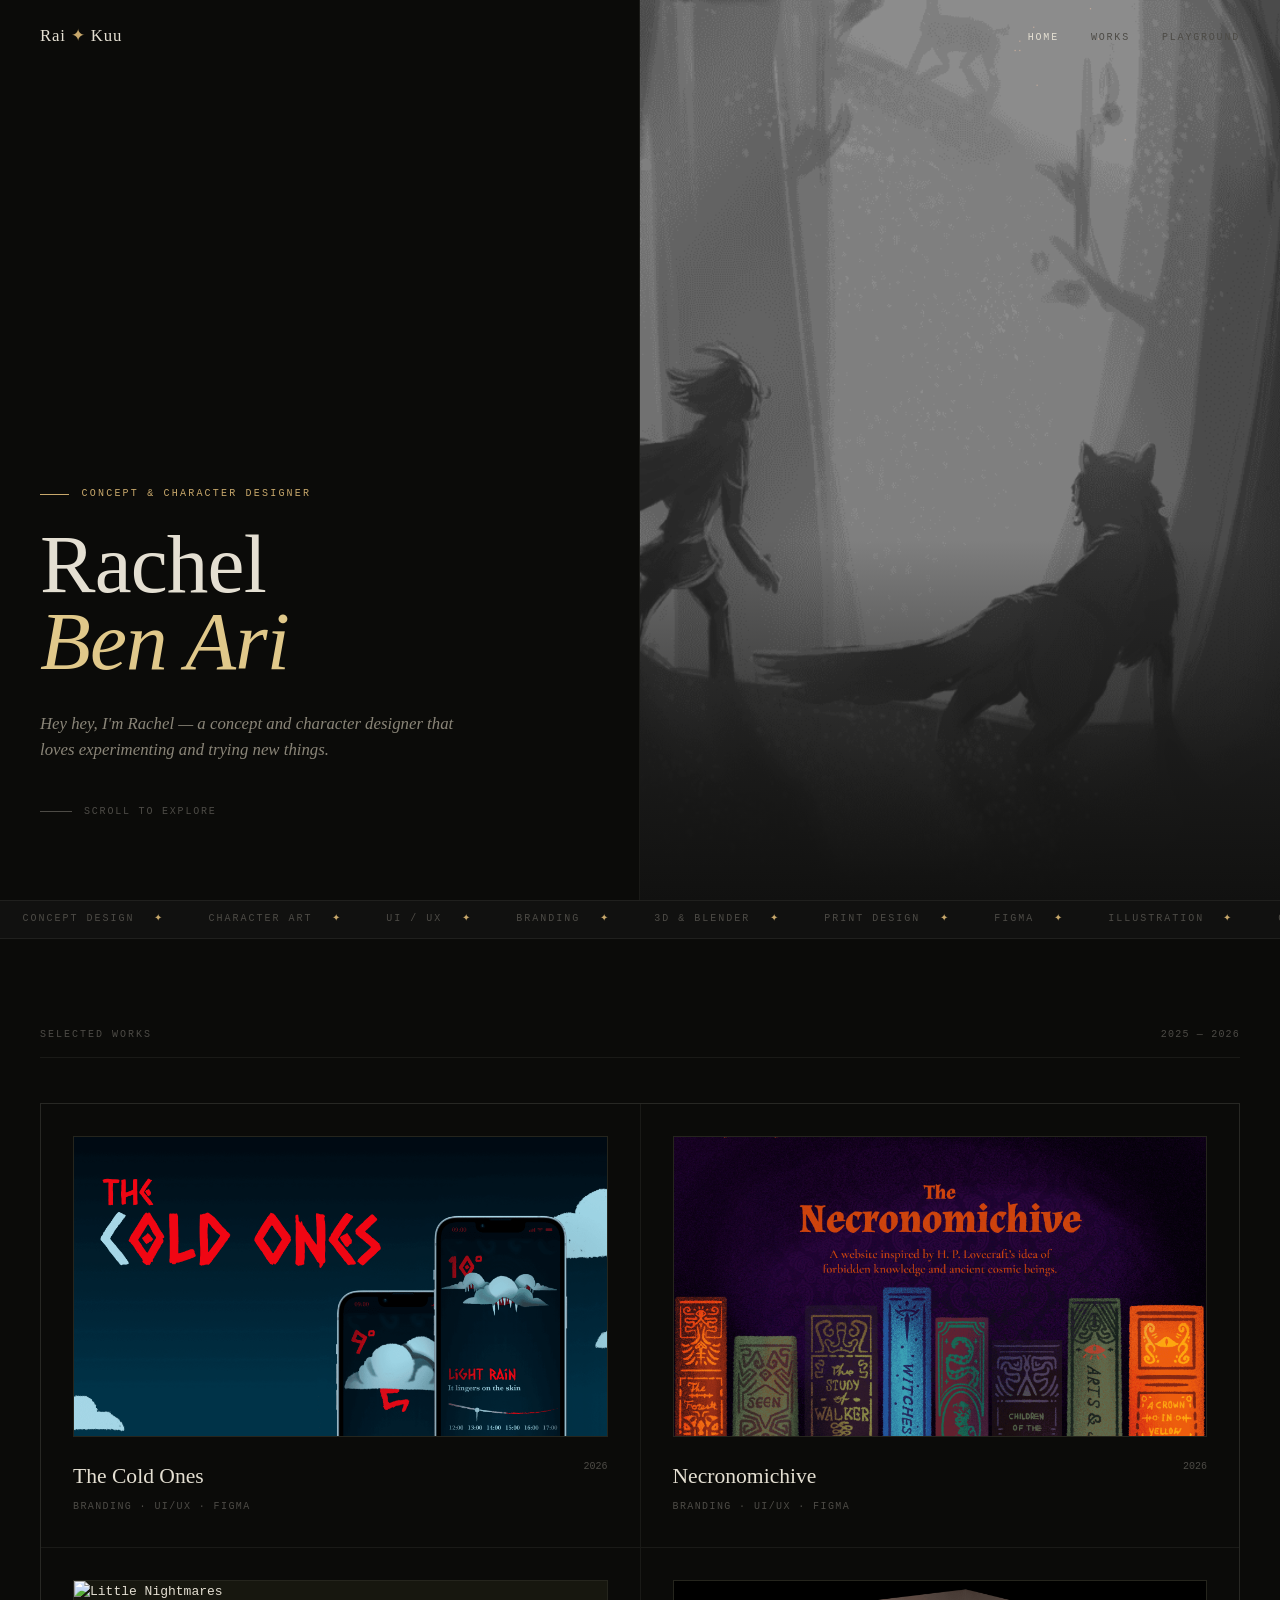
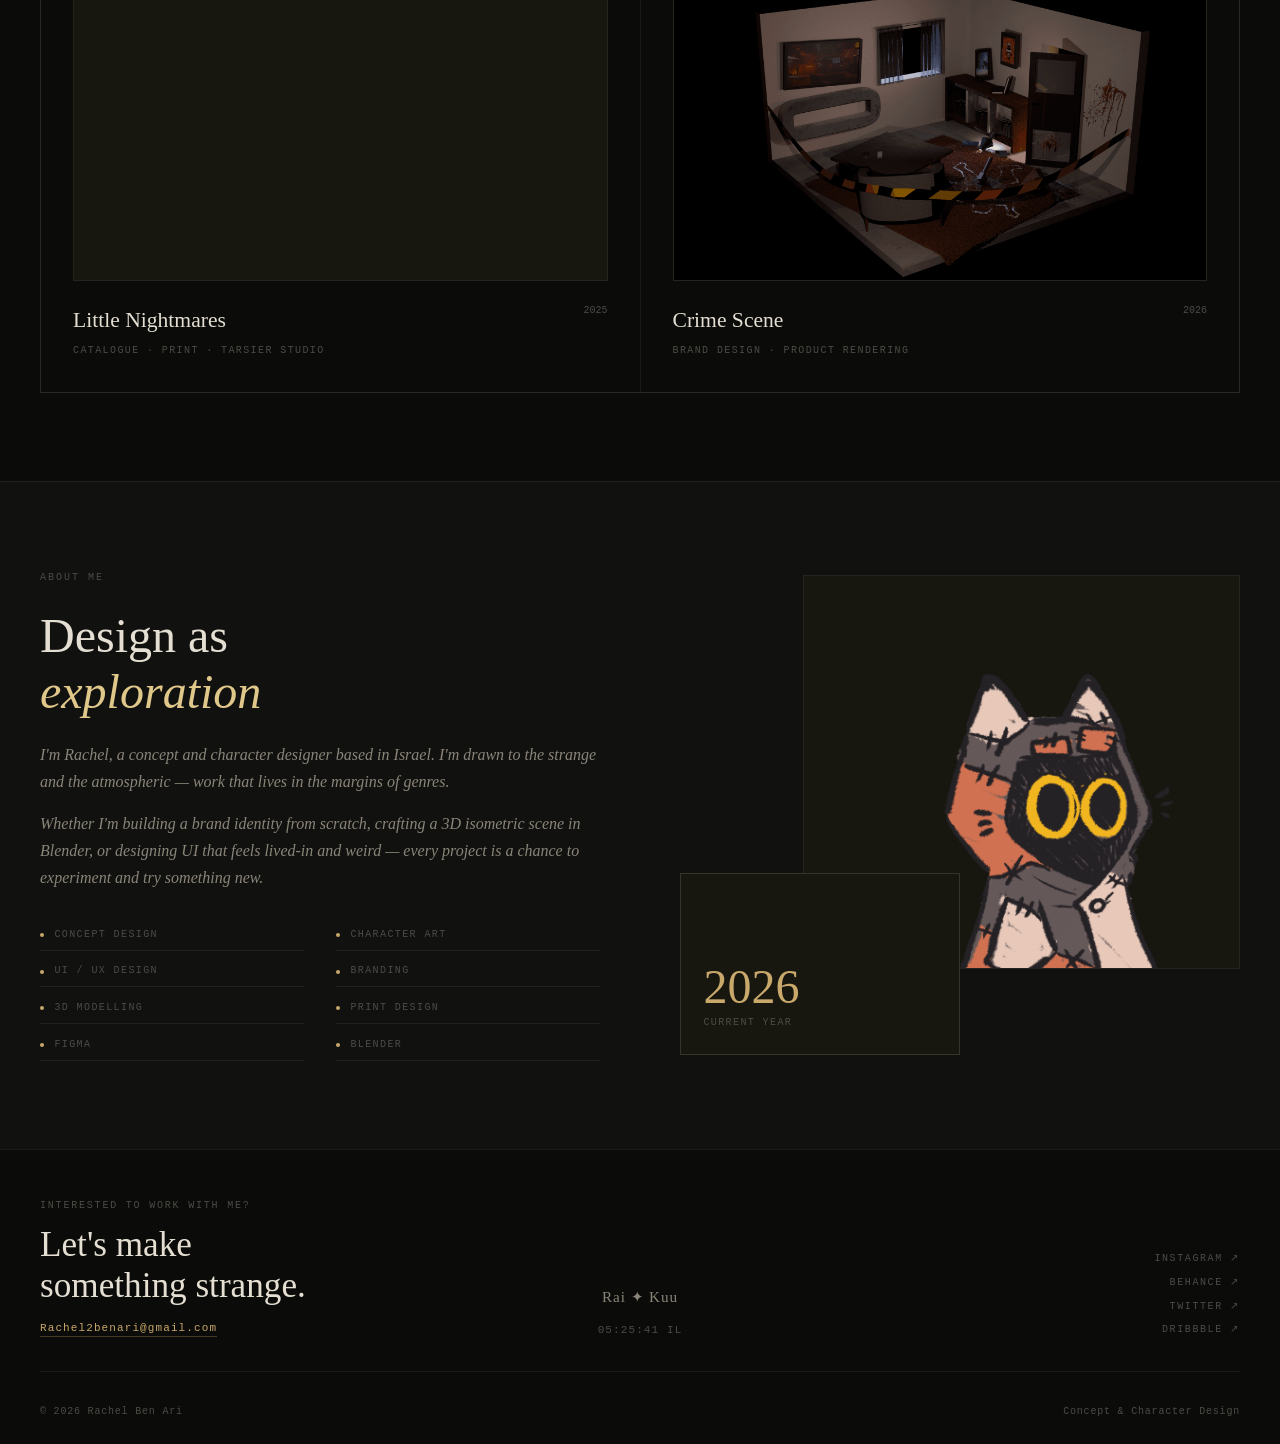
==== index.html @ 32140dea "Initial portfolio — full static site with local images All 46 images migrated from Framer CDN to loc" ====
<!DOCTYPE html>
<html lang="en">
<head>
<meta charset="UTF-8">
<meta name="viewport" content="width=device-width, initial-scale=1.0">
<title>Rachel Ben Ari — Concept &amp; Character Designer</title>
<meta name="description" content="Portfolio of Rachel Ben Ari, concept and character designer. Branding, UI/UX, 3D, print.">
<link rel="stylesheet" href="css/style.css">
<style>
/* ── Page-specific ── */
.hero {
  min-height: 100svh;
  display: grid;
  grid-template-columns: 1fr 1fr;
}
.hero-l {
  display: flex;
  flex-direction: column;
  justify-content: flex-end;
  padding: 2.5rem 2.5rem 5rem;
  border-right: 1px solid var(--line);
  position: relative;
}
.eyebrow {
  font-size: 10px;
  letter-spacing: .22em;
  text-transform: uppercase;
  color: var(--gold);
  margin-bottom: 1.5rem;
  display: flex;
  align-items: center;
  gap: .8rem;
}
.eyebrow::before {
  content: '';
  display: block;
  width: 1.8rem;
  height: 1px;
  background: var(--gold);
}
.hero-name {
  font-family: var(--serif);
  font-size: clamp(3rem, 6.5vw, 5.8rem);
  font-weight: 400;
  line-height: .92;
  letter-spacing: -.01em;
  color: var(--fg);
  margin-bottom: 2rem;
}
.hero-name em { font-style: italic; color: var(--gold2); }
.hero-tagline {
  font-family: var(--serif);
  font-size: 1.05rem;
  font-style: italic;
  color: var(--fg2);
  max-width: 26rem;
  line-height: 1.55;
  margin-bottom: 2.5rem;
}
.hero-cta {
  display: inline-flex;
  align-items: center;
  gap: .75rem;
  font-size: 10px;
  letter-spacing: .18em;
  text-transform: uppercase;
  color: var(--fg3);
}
.hero-cta-line {
  display: block;
  width: 2rem;
  height: 1px;
  background: var(--fg3);
  transform-origin: left;
  animation: sl 2.2s ease-in-out infinite;
}
@keyframes sl { 0%,100%{transform:scaleX(0);opacity:0} 50%{transform:scaleX(1);opacity:1} }

.hero-r {
  background: var(--bg1);
  position: relative;
  overflow: hidden;
}
.hero-r img {
  position: absolute;
  inset: 0;
  width: 100%;
  height: 100%;
  object-fit: cover;
  object-position: top center;
  opacity: .85;
}
.hero-r-overlay {
  position: absolute;
  inset: 0;
  background: linear-gradient(to bottom, transparent 60%, var(--bg1) 100%);
}

/* ── Works index ── */
.sec { padding: 5.5rem 2.5rem; }
.works-grid {
  display: grid;
  grid-template-columns: 1fr 1fr;
  border: 1px solid var(--line);
  gap: 1px;
  background: var(--line);
}
.work-card {
  display: block;
  background: var(--bg);
  padding: 2rem;
  position: relative;
  overflow: hidden;
  transition: background .2s;
}
.work-card:hover { background: var(--bg1); }
.work-thumb {
  width: 100%;
  aspect-ratio: 16 / 9;
  overflow: hidden;
  margin-bottom: 1.4rem;
  border: 1px solid var(--line);
  background: var(--bg2);
  position: relative;
}
.work-thumb img {
  width: 100%; height: 100%; object-fit: cover;
  transition: transform .5s var(--ease);
}
.work-card:hover .work-thumb img { transform: scale(1.03); }
.work-title {
  font-family: var(--serif);
  font-size: 1.35rem;
  font-weight: 400;
  color: var(--fg);
  margin-bottom: .25rem;
}
.work-row { display: flex; justify-content: space-between; align-items: flex-start; }
.work-tags { font-size: 10px; letter-spacing: .14em; text-transform: uppercase; color: var(--fg3); }
.work-year { font-size: 10px; color: var(--fg3); }
.work-arrow {
  position: absolute; top: 2rem; right: 2rem;
  width: 1.9rem; height: 1.9rem;
  border-radius: 50%; border: 1px solid var(--line2);
  display: flex; align-items: center; justify-content: center;
  font-size: 13px; color: var(--fg2);
  opacity: 0; transform: translateY(5px);
  transition: opacity .2s, transform .2s;
}
.work-card:hover .work-arrow { opacity: 1; transform: translateY(0); }

/* ── About strip ── */
.about-strip {
  background: var(--bg1);
  padding: 5.5rem 2.5rem;
  border-top: 1px solid var(--line);
}
.about-grid { display: grid; grid-template-columns: 1fr 1fr; gap: 5rem; align-items: center; }
.about-h {
  font-family: var(--serif);
  font-size: clamp(2rem, 4vw, 3rem);
  font-weight: 400;
  color: var(--fg);
  line-height: 1.15;
  margin-bottom: 1.4rem;
}
.about-h em { font-style: italic; color: var(--gold2); }
.about-p {
  font-family: var(--serif);
  font-size: 1rem;
  font-style: italic;
  color: var(--fg2);
  line-height: 1.7;
  margin-bottom: .9rem;
}
.skills {
  margin-top: 1.8rem;
  display: grid;
  grid-template-columns: 1fr 1fr;
  gap: .4rem 2rem;
}
.sk {
  display: flex; align-items: center; gap: .65rem;
  font-size: 10px; letter-spacing: .14em; text-transform: uppercase;
  color: var(--fg3); padding: .4rem 0; border-bottom: 1px solid var(--line);
}
.sk::before { content:''; width:4px; height:4px; border-radius:50%; background:var(--gold); flex-shrink:0; }

.about-visual { position: relative; height: 480px; }
.about-portrait {
  position: absolute; right: 0; top: 0;
  width: 78%; height: 82%;
  background: var(--bg2); border: 1px solid var(--line);
  overflow: hidden;
}
.about-portrait img { width:100%; height:100%; object-fit:cover; object-position:top center; }
.about-stat {
  position: absolute; left: 0; bottom: 0;
  width: 50%; height: 38%;
  background: var(--bg2); border: 1px solid var(--line2);
  padding: 1.4rem; display: flex; flex-direction: column; justify-content: flex-end;
}
.about-stat .num { font-family: var(--serif); font-size: 3rem; color: var(--gold); line-height:1; }
.about-stat .lbl { font-size: 10px; letter-spacing: .14em; text-transform: uppercase; color: var(--fg3); margin-top:.25rem; }

/* ── Responsive ── */
@media(max-width:720px){
  .hero{grid-template-columns:1fr}
  .hero-r{display:none}
  .hero-l{padding:7rem 1.5rem 4rem}
  .sec,.about-strip{padding:3.5rem 1.5rem}
  .works-grid,.about-grid{grid-template-columns:1fr}
  .about-visual{height:280px}
}
</style>
</head>
<body>

<!-- NAV -->
<nav id="nav">
  <a href="index.html" class="nav-logo">Rai <span class="star">✦</span> Kuu</a>
  <ul class="nav-links">
    <li><a href="index.html" class="active">Home</a></li>
    <li><a href="pages/works.html">Works</a></li>
    <li><a href="pages/playground.html">Playground</a></li>
  </ul>
</nav>

<!-- HERO -->
<div class="hero">
  <div class="hero-l">
    <div class="eyebrow fi hero-instant">Concept &amp; Character Designer</div>
    <h1 class="hero-name fi hero-instant d1">Rachel<br><em>Ben Ari</em></h1>
    <p class="hero-tagline fi hero-instant d2">Hey hey, I'm Rachel — a concept and character designer that loves experimenting and trying new things.</p>
    <div class="hero-cta fi hero-instant d3">
      <span class="hero-cta-line"></span>Scroll to explore
    </div>
  </div>
  <div class="hero-r">
    <!-- Replace with your actual photo: -->
    <img src="images/Jb14pg4sx1TdlRt5Db4KNPYltXU.png" alt="Rachel Ben Ari" loading="eager">
    <div class="hero-r-overlay"></div>
  </div>
</div>

<!-- TICKER -->
<div class="ticker" aria-hidden="true">
  <div class="ticker-track">
    <span class="t-item">Concept Design<span class="dot"> ✦</span></span>
    <span class="t-item">Character Art<span class="dot"> ✦</span></span>
    <span class="t-item">UI / UX<span class="dot"> ✦</span></span>
    <span class="t-item">Branding<span class="dot"> ✦</span></span>
    <span class="t-item">3D &amp; Blender<span class="dot"> ✦</span></span>
    <span class="t-item">Print Design<span class="dot"> ✦</span></span>
    <span class="t-item">Figma<span class="dot"> ✦</span></span>
    <span class="t-item">Illustration<span class="dot"> ✦</span></span>
    <span class="t-item">Concept Design<span class="dot"> ✦</span></span>
    <span class="t-item">Character Art<span class="dot"> ✦</span></span>
    <span class="t-item">UI / UX<span class="dot"> ✦</span></span>
    <span class="t-item">Branding<span class="dot"> ✦</span></span>
    <span class="t-item">3D &amp; Blender<span class="dot"> ✦</span></span>
    <span class="t-item">Print Design<span class="dot"> ✦</span></span>
    <span class="t-item">Figma<span class="dot"> ✦</span></span>
    <span class="t-item">Illustration<span class="dot"> ✦</span></span>
  </div>
</div>

<!-- SELECTED WORKS -->
<section class="sec" id="works">
  <div class="sec-head fi">
    <span class="sec-label">Selected Works</span>
    <span class="sec-meta">2025 — 2026</span>
  </div>
  <div class="works-grid">

    <a href="pages/the-cold-ones.html" class="work-card fi">
      <div class="work-thumb">
        <img src="images/8ba9kDVuw7DrFPVCmb6ZIrk99U.png" alt="The Cold Ones" loading="lazy">
      </div>
      <div class="work-row">
        <div>
          <div class="work-title">The Cold Ones</div>
          <div class="work-tags">Branding · UI/UX · Figma</div>
        </div>
        <div class="work-year">2026</div>
      </div>
      <div class="work-arrow">↗</div>
    </a>

    <a href="pages/necronomichive.html" class="work-card fi d1">
      <div class="work-thumb">
        <img src="images/XLxQWt2LHvHVKb1WEt1ZIWTzg.png" alt="Necronomichive" loading="lazy">
      </div>
      <div class="work-row">
        <div>
          <div class="work-title">Necronomichive</div>
          <div class="work-tags">Branding · UI/UX · Figma</div>
        </div>
        <div class="work-year">2026</div>
      </div>
      <div class="work-arrow">↗</div>
    </a>

    <a href="pages/little-nightmares.html" class="work-card fi d1">
      <div class="work-thumb">
        <img src="images/YsGbc1ycf5HgFdkQFpGicI9fzgs.jpg" alt="Little Nightmares" loading="lazy">
      </div>
      <div class="work-row">
        <div>
          <div class="work-title">Little Nightmares</div>
          <div class="work-tags">Catalogue · Print · Tarsier Studio</div>
        </div>
        <div class="work-year">2025</div>
      </div>
      <div class="work-arrow">↗</div>
    </a>

    <a href="pages/crime-scene.html" class="work-card fi d2">
      <div class="work-thumb">
        <img src="images/kfKkfp621jHdkz8uD40FteDiOXs.png" alt="Crime Scene" loading="lazy">
      </div>
      <div class="work-row">
        <div>
          <div class="work-title">Crime Scene</div>
          <div class="work-tags">Brand Design · Product Rendering</div>
        </div>
        <div class="work-year">2026</div>
      </div>
      <div class="work-arrow">↗</div>
    </a>

  </div>
</section>

<!-- ABOUT -->
<div class="about-strip" id="about">
  <div class="about-grid">
    <div class="about-text fi">
      <div class="sec-label" style="margin-bottom:1.4rem">About me</div>
      <h2 class="about-h">Design as<br><em>exploration</em></h2>
      <p class="about-p">I'm Rachel, a concept and character designer based in Israel. I'm drawn to the strange and the atmospheric — work that lives in the margins of genres.</p>
      <p class="about-p">Whether I'm building a brand identity from scratch, crafting a 3D isometric scene in Blender, or designing UI that feels lived-in and weird — every project is a chance to experiment and try something new.</p>
      <div class="skills">
        <div class="sk">Concept Design</div><div class="sk">Character Art</div>
        <div class="sk">UI / UX Design</div><div class="sk">Branding</div>
        <div class="sk">3D Modelling</div><div class="sk">Print Design</div>
        <div class="sk">Figma</div><div class="sk">Blender</div>
      </div>
    </div>
    <div class="about-visual fi d1">
      <div class="about-portrait">
        <!-- Replace src with your actual portrait photo -->
        <img src="images/lNFAdwkoOYt0PWfeGLh8ZT9o2s.gif" alt="Rachel Ben Ari">
      </div>
      <div class="about-stat">
        <div class="num">2026</div>
        <div class="lbl">Current Year</div>
      </div>
    </div>
  </div>
</div>

<!-- FOOTER -->
<footer class="site-footer" id="contact">
  <div class="foot-grid">
    <div class="foot-cta fi">
      <div class="foot-cta-label">Interested to work with me?</div>
      <h3>Let's make<br>something strange.</h3>
      <a class="foot-email" href="mailto:Rachel2benari@gmail.com">Rachel2benari@gmail.com</a>
    </div>
    <div class="foot-mid fi d1">
      <span class="foot-logo">Rai ✦ Kuu</span>
      <div class="foot-clock" id="clock">--:--:--</div>
    </div>
    <div class="foot-links fi d2">
      <a href="https://www.instagram.com/kuuvenin/" target="_blank" rel="noopener">Instagram ↗</a>
      <a href="#" target="_blank" rel="noopener">Behance ↗</a>
      <a href="#" target="_blank" rel="noopener">Twitter ↗</a>
      <a href="#" target="_blank" rel="noopener">Dribbble ↗</a>
    </div>
  </div>
  <div class="foot-bottom">
    <span>© 2026 Rachel Ben Ari</span>
    <span>Concept &amp; Character Design</span>
  </div>
</footer>

<script src="js/main.js"></script>
</body>
</html>
---- css/style.css ----
/* ═══════════════════════════════════════════════
   Rachel Ben Ari — Portfolio
   style.css — all shared styles
   ═══════════════════════════════════════════════ */

*, *::before, *::after { box-sizing: border-box; margin: 0; padding: 0; }

html {
  scroll-behavior: smooth;
  -webkit-font-smoothing: antialiased;
  text-rendering: optimizeLegibility;
}

:root {
  --bg:    #0b0b09;
  --bg1:   #111110;
  --bg2:   #17170f;
  --fg:    #e4dfd2;
  --fg2:   #8a8578;
  --fg3:   #4d4b46;
  --gold:  #c8a86b;
  --gold2: #e0c88a;
  --line:  rgba(228,223,210,.07);
  --line2: rgba(228,223,210,.14);
  --serif: "Palatino Linotype","Book Antiqua",Palatino,Georgia,serif;
  --mono:  "Courier New",Courier,monospace;
  --ease:  cubic-bezier(.25,.46,.45,.94);
}

body {
  background: var(--bg);
  color: var(--fg);
  font-family: var(--mono);
  font-size: 13px;
  line-height: 1.65;
  overflow-x: hidden;
}

img {
  display: block;
  width: 100%;
  height: 100%;
  object-fit: cover;
}

a { color: inherit; text-decoration: none; }

/* ── NAV ── */
#nav {
  position: fixed; top: 0; left: 0; right: 0; z-index: 200;
  display: flex; align-items: center; justify-content: space-between;
  padding: 1.4rem 2.5rem;
  border-bottom: 1px solid transparent;
  transition: background .3s var(--ease), border-color .3s var(--ease);
}
#nav.scrolled {
  background: rgba(11,11,9,.93);
  border-color: var(--line);
}
.nav-logo {
  font-family: var(--serif);
  font-size: 1.05rem;
  letter-spacing: .05em;
  color: var(--fg);
}
.nav-logo .star { color: var(--gold); }
.nav-links { list-style: none; display: flex; gap: 2rem; }
.nav-links a {
  font-size: 10px;
  letter-spacing: .18em;
  text-transform: uppercase;
  color: var(--fg3);
  transition: color .15s;
}
.nav-links a:hover,
.nav-links a.active { color: var(--fg); }

/* ── TICKER ── */
.ticker {
  border-top: 1px solid var(--line);
  border-bottom: 1px solid var(--line);
  background: var(--bg1);
  padding: .65rem 0;
  overflow: hidden;
}
.ticker-track {
  display: flex;
  width: max-content;
  animation: ticker 22s linear infinite;
}
.ticker-track:hover { animation-play-state: paused; }
@keyframes ticker {
  from { transform: translateX(0); }
  to   { transform: translateX(-50%); }
}
.t-item {
  display: inline-flex;
  align-items: center;
  gap: 1.2rem;
  padding: 0 1.4rem;
  font-size: 10px;
  letter-spacing: .2em;
  text-transform: uppercase;
  color: var(--fg3);
  white-space: nowrap;
}
.t-item .dot { color: var(--gold); }

/* ── SECTION HEADER ── */
.sec-head {
  display: flex;
  align-items: baseline;
  justify-content: space-between;
  border-bottom: 1px solid var(--line);
  padding-bottom: .85rem;
  margin-bottom: 2.8rem;
}
.sec-label {
  font-size: 10px;
  letter-spacing: .2em;
  text-transform: uppercase;
  color: var(--fg3);
}
.sec-meta {
  font-size: 10px;
  letter-spacing: .12em;
  color: var(--fg3);
}

/* ── FOOTER ── */
.site-footer {
  border-top: 1px solid var(--line);
  padding: 3rem 2.5rem 1.5rem;
}
.foot-grid {
  display: grid;
  grid-template-columns: 1fr auto 1fr;
  gap: 2rem;
  align-items: end;
  margin-bottom: 2rem;
  padding-bottom: 2rem;
  border-bottom: 1px solid var(--line);
}
.foot-cta-label {
  font-size: 10px;
  letter-spacing: .18em;
  text-transform: uppercase;
  color: var(--fg3);
  margin-bottom: .7rem;
}
.foot-cta h3 {
  font-family: var(--serif);
  font-size: clamp(1.4rem, 2.8vw, 2.2rem);
  font-weight: 400;
  color: var(--fg);
  line-height: 1.15;
  margin-bottom: .7rem;
}
.foot-email {
  color: var(--gold);
  font-size: 11px;
  letter-spacing: .1em;
  border-bottom: 1px solid rgba(200,168,107,.3);
  padding-bottom: 2px;
  transition: border-color .15s;
}
.foot-email:hover { border-color: var(--gold); }
.foot-mid { text-align: center; }
.foot-logo {
  display: block;
  font-family: var(--serif);
  font-size: .95rem;
  color: var(--fg2);
  letter-spacing: .06em;
  margin-bottom: .7rem;
}
.foot-clock {
  font-size: 11px;
  color: var(--fg3);
  letter-spacing: .1em;
  font-variant-numeric: tabular-nums;
}
.foot-links {
  display: flex;
  flex-direction: column;
  align-items: flex-end;
  gap: .45rem;
}
.foot-links a {
  font-size: 10px;
  letter-spacing: .16em;
  text-transform: uppercase;
  color: var(--fg3);
  transition: color .15s;
}
.foot-links a:hover { color: var(--fg); }
.foot-bottom {
  display: flex;
  justify-content: space-between;
  align-items: center;
}
.foot-bottom span {
  font-size: 10px;
  letter-spacing: .08em;
  color: var(--fg3);
}

/* ── FADE-IN ── */
.fi { opacity: 0; transform: translateY(14px); transition: opacity .55s var(--ease), transform .55s var(--ease); }
.fi.v { opacity: 1; transform: translateY(0); }
.fi.d1 { transition-delay: .08s; }
.fi.d2 { transition-delay: .16s; }
.fi.d3 { transition-delay: .24s; }

/* ── RESPONSIVE ── */
@media (max-width: 720px) {
  #nav { padding: 1.1rem 1.5rem; }
  .nav-links { gap: 1.2rem; }
  .foot-grid { grid-template-columns: 1fr; }
  .foot-links { align-items: flex-start; }
  .foot-mid { text-align: left; }
}
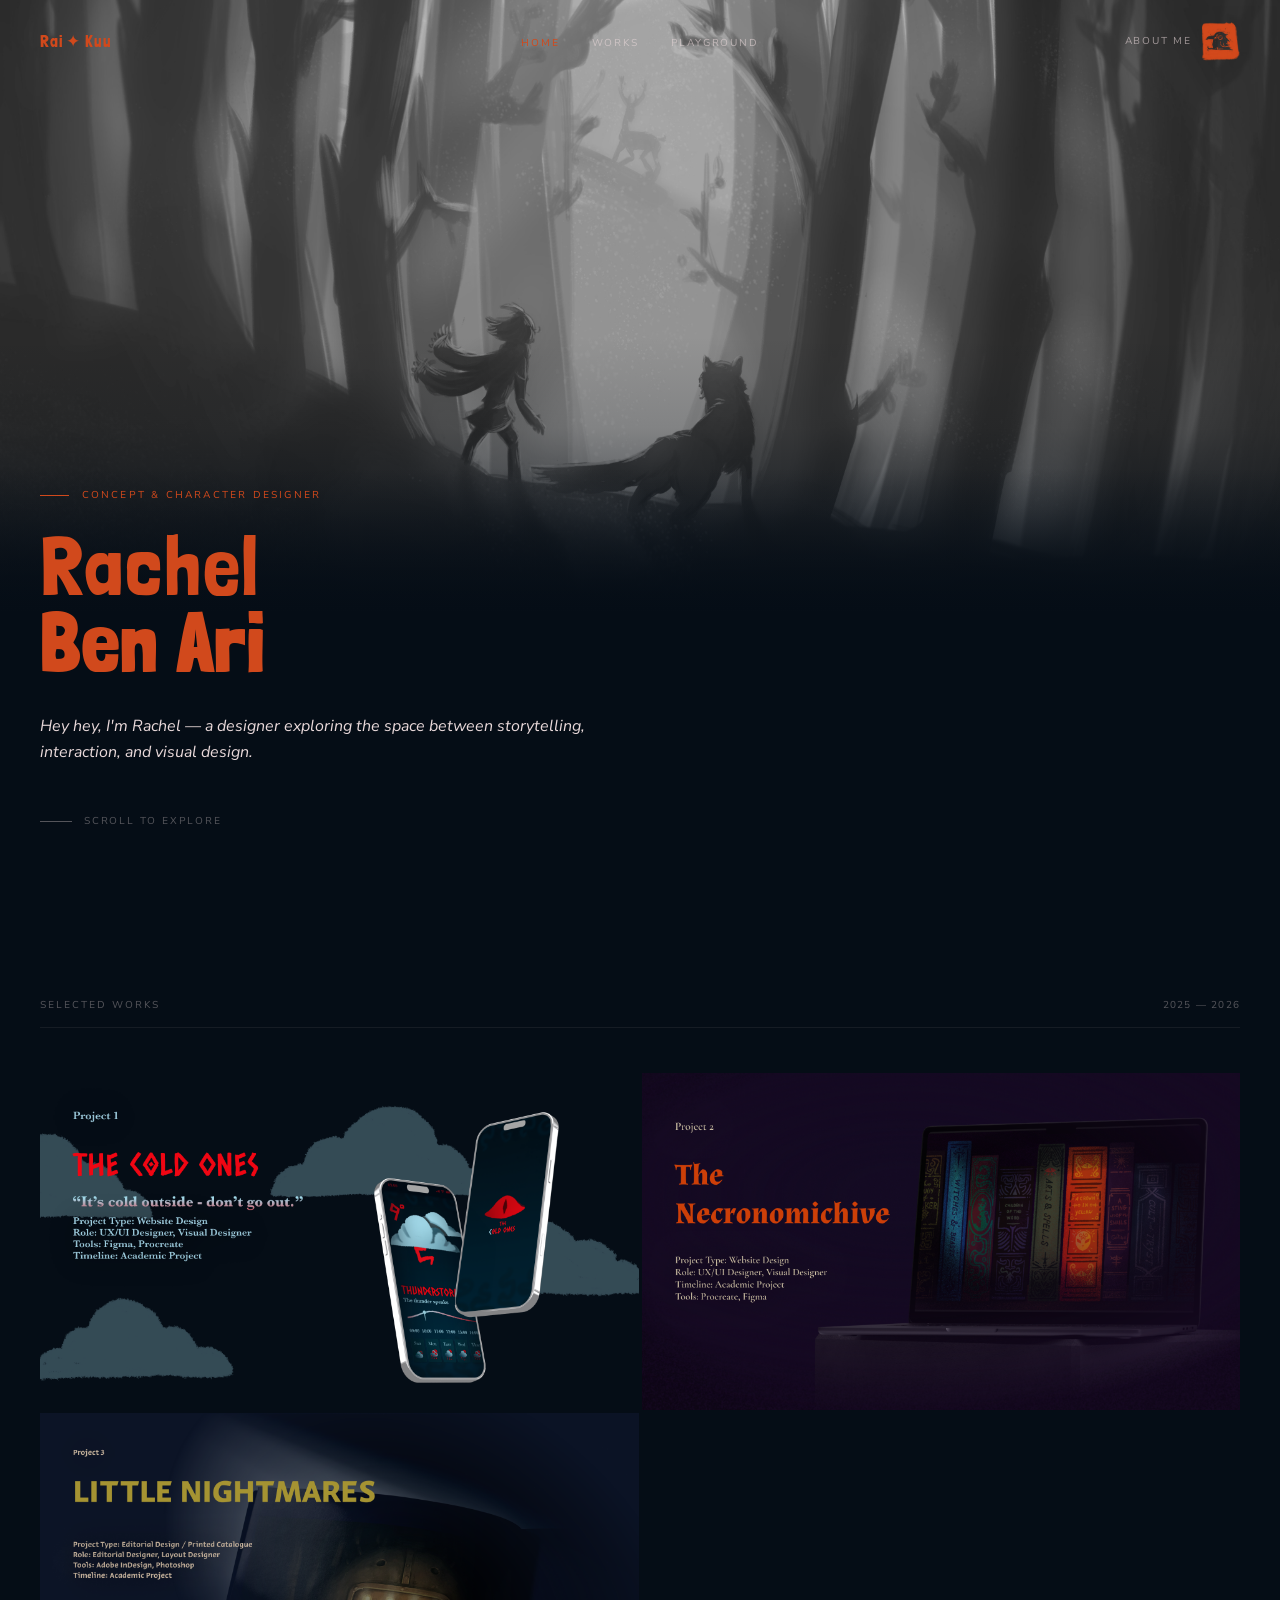
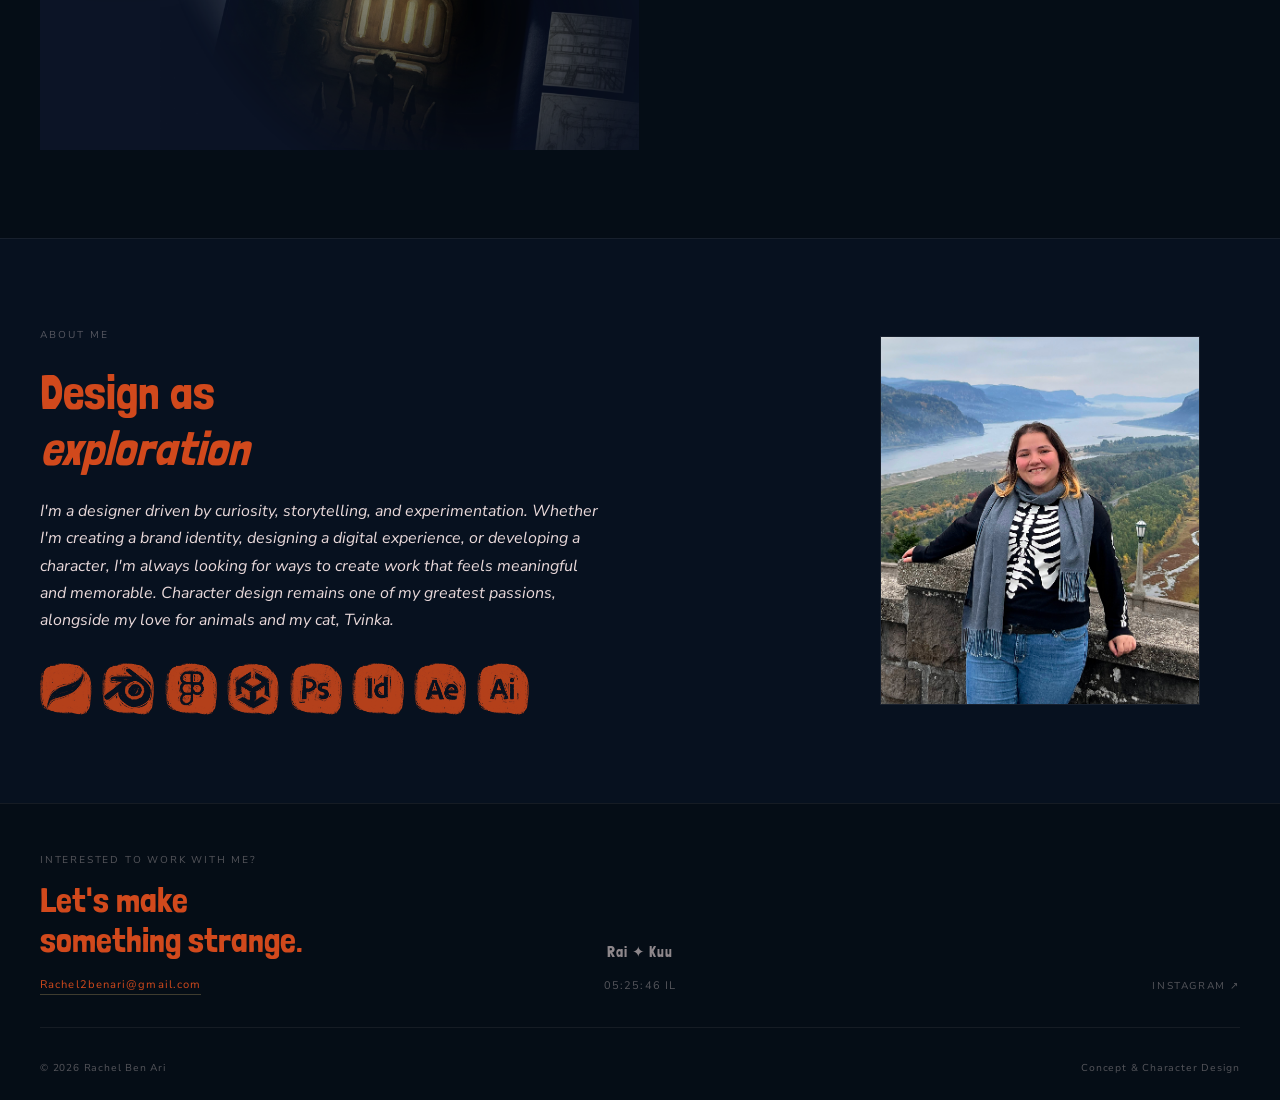
==== commit c1f6e1ef: "done" ====
--- a/index.html
+++ b/index.html
@@ -5,21 +5,54 @@
 <meta name="viewport" content="width=device-width, initial-scale=1.0">
 <title>Rachel Ben Ari — Concept &amp; Character Designer</title>
 <meta name="description" content="Portfolio of Rachel Ben Ari, concept and character designer. Branding, UI/UX, 3D, print.">
+<link rel="preconnect" href="https://fonts.googleapis.com">
+<link rel="preconnect" href="https://fonts.gstatic.com" crossorigin>
+<link href="https://fonts.googleapis.com/css2?family=Londrina+Solid:wght@100;300;400;900&family=Nunito+Sans:ital,wght@0,400;0,600;1,400&display=swap" rel="stylesheet">
 <link rel="stylesheet" href="css/style.css">
 <style>
-/* ── Page-specific ── */
-.hero {
-  min-height: 100svh;
-  display: grid;
-  grid-template-columns: 1fr 1fr;
-}
-.hero-l {
-  display: flex;
-  flex-direction: column;
-  justify-content: flex-end;
-  padding: 2.5rem 2.5rem 5rem;
-  border-right: 1px solid var(--line);
+/* ── Hero ── */
+.hero { display: flex; flex-direction: column; }
+
+.hero-image {
   position: relative;
+  width: 100%;
+  height: 68vh;
+  overflow: hidden;
+  background: var(--bg1);
+}
+.hero-image img {
+  position: absolute;
+  inset: 0;
+  width: 100%;
+  height: 100%;
+  object-fit: cover;
+  object-position: 50% 25%;
+  opacity: 1;
+}
+.hero-image-overlay {
+  position: absolute;
+  inset: 0;
+  background: linear-gradient(to bottom, transparent 55%, rgba(5,13,22,.12) 70%, rgba(5,13,22,.45) 83%, rgba(5,13,22,.82) 94%, var(--bg) 100%);
+}
+.hero-image-caption {
+  position: absolute;
+  top: 1.4rem;
+  left: 50%;
+  transform: translateX(-50%);
+  font-size: 11px;
+  letter-spacing: .18em;
+  text-transform: uppercase;
+  color: rgba(228,223,210,.55);
+  white-space: nowrap;
+  z-index: 1;
+}
+
+.hero-content {
+  padding: 1.2rem 2.5rem 5rem;
+  margin-top: -9rem;
+  position: relative;
+  z-index: 1;
+  background: linear-gradient(to bottom, transparent 0, var(--bg) 11rem);
 }
 .eyebrow {
   font-size: 10px;
@@ -43,18 +76,18 @@
   font-size: clamp(3rem, 6.5vw, 5.8rem);
   font-weight: 400;
   line-height: .92;
-  letter-spacing: -.01em;
+  letter-spacing: 0.02em;
+  color: var(--gold);
+  margin-bottom: 2rem;
+}
+.hero-name em { font-style: normal; font-weight: 900; color: var(--gold2); }
+.hero-tagline {
+  font-family: var(--sans);
+  font-size: 1rem;
+  font-style: italic;
   color: var(--fg);
-  margin-bottom: 2rem;
-}
-.hero-name em { font-style: italic; color: var(--gold2); }
-.hero-tagline {
-  font-family: var(--serif);
-  font-size: 1.05rem;
-  font-style: italic;
-  color: var(--fg2);
-  max-width: 26rem;
-  line-height: 1.55;
+  max-width: 36rem;
+  line-height: 1.65;
   margin-bottom: 2.5rem;
 }
 .hero-cta {
@@ -76,78 +109,38 @@
 }
 @keyframes sl { 0%,100%{transform:scaleX(0);opacity:0} 50%{transform:scaleX(1);opacity:1} }
 
-.hero-r {
-  background: var(--bg1);
-  position: relative;
-  overflow: hidden;
-}
-.hero-r img {
-  position: absolute;
-  inset: 0;
-  width: 100%;
-  height: 100%;
-  object-fit: cover;
-  object-position: top center;
-  opacity: .85;
-}
-.hero-r-overlay {
-  position: absolute;
-  inset: 0;
-  background: linear-gradient(to bottom, transparent 60%, var(--bg1) 100%);
-}
-
 /* ── Works index ── */
 .sec { padding: 5.5rem 2.5rem; }
 .works-grid {
   display: grid;
   grid-template-columns: 1fr 1fr;
-  border: 1px solid var(--line);
-  gap: 1px;
-  background: var(--line);
+  gap: 3px;
 }
 .work-card {
   display: block;
-  background: var(--bg);
-  padding: 2rem;
   position: relative;
   overflow: hidden;
-  transition: background .2s;
-}
-.work-card:hover { background: var(--bg1); }
-.work-thumb {
-  width: 100%;
   aspect-ratio: 16 / 9;
-  overflow: hidden;
-  margin-bottom: 1.4rem;
-  border: 1px solid var(--line);
-  background: var(--bg2);
-  position: relative;
-}
-.work-thumb img {
-  width: 100%; height: 100%; object-fit: cover;
-  transition: transform .5s var(--ease);
-}
-.work-card:hover .work-thumb img { transform: scale(1.03); }
-.work-title {
-  font-family: var(--serif);
-  font-size: 1.35rem;
-  font-weight: 400;
-  color: var(--fg);
-  margin-bottom: .25rem;
-}
-.work-row { display: flex; justify-content: space-between; align-items: flex-start; }
-.work-tags { font-size: 10px; letter-spacing: .14em; text-transform: uppercase; color: var(--fg3); }
-.work-year { font-size: 10px; color: var(--fg3); }
-.work-arrow {
-  position: absolute; top: 2rem; right: 2rem;
-  width: 1.9rem; height: 1.9rem;
-  border-radius: 50%; border: 1px solid var(--line2);
-  display: flex; align-items: center; justify-content: center;
-  font-size: 13px; color: var(--fg2);
-  opacity: 0; transform: translateY(5px);
-  transition: opacity .2s, transform .2s;
-}
-.work-card:hover .work-arrow { opacity: 1; transform: translateY(0); }
+}
+.work-card img {
+  position: absolute;
+  inset: 0;
+  width: 100%; height: 100%;
+  object-fit: cover;
+  transition: transform .6s var(--ease);
+}
+.work-card:hover img { transform: scale(1.03); }
+.work-card-gif {
+  opacity: 0.3;
+}
+.work-card-overlay {
+  position: absolute; inset: 0;
+  background: rgba(5,13,22,0);
+  transition: background .35s var(--ease);
+  display: flex; align-items: flex-end; justify-content: flex-end;
+  padding: 1.5rem;
+}
+.work-card:hover .work-card-overlay { background: rgba(5,13,22,.35); }
 
 /* ── About strip ── */
 .about-strip {
@@ -160,16 +153,16 @@
   font-family: var(--serif);
   font-size: clamp(2rem, 4vw, 3rem);
   font-weight: 400;
-  color: var(--fg);
+  color: var(--gold);
   line-height: 1.15;
   margin-bottom: 1.4rem;
 }
 .about-h em { font-style: italic; color: var(--gold2); }
 .about-p {
-  font-family: var(--serif);
+  font-family: var(--sans);
   font-size: 1rem;
   font-style: italic;
-  color: var(--fg2);
+  color: var(--fg);
   line-height: 1.7;
   margin-bottom: .9rem;
 }
@@ -186,30 +179,41 @@
 }
 .sk::before { content:''; width:4px; height:4px; border-radius:50%; background:var(--gold); flex-shrink:0; }
 
-.about-visual { position: relative; height: 480px; }
-.about-portrait {
-  position: absolute; right: 0; top: 0;
-  width: 78%; height: 82%;
-  background: var(--bg2); border: 1px solid var(--line);
+.about-visual { position: relative; width: 320px; height: 369px; flex-shrink: 0; margin-left: auto; margin-right: 2.5rem; }
+.about-slideshow {
+  position: relative; width: 100%; height: 100%;
   overflow: hidden;
-}
-.about-portrait img { width:100%; height:100%; object-fit:cover; object-position:top center; }
-.about-stat {
-  position: absolute; left: 0; bottom: 0;
-  width: 50%; height: 38%;
-  background: var(--bg2); border: 1px solid var(--line2);
-  padding: 1.4rem; display: flex; flex-direction: column; justify-content: flex-end;
-}
-.about-stat .num { font-family: var(--serif); font-size: 3rem; color: var(--gold); line-height:1; }
-.about-stat .lbl { font-size: 10px; letter-spacing: .14em; text-transform: uppercase; color: var(--fg3); margin-top:.25rem; }
+  border: 1px solid var(--line);
+}
+.tool-icons {
+  display: flex; flex-wrap: nowrap; gap: .65rem;
+  margin-top: 1.8rem;
+}
+.tool-icons img {
+  width: 52px; height: 52px;
+  object-fit: contain;
+  opacity: .85;
+  transition: opacity .2s, transform .2s;
+  flex-shrink: 0;
+}
+.tool-icons img:hover { opacity: 1; transform: scale(1.08); }
+.about-slideshow .slide {
+  position: absolute; inset: 0;
+  width: 100%; height: 100%;
+  object-fit: cover; object-position: top center;
+  opacity: 0;
+  transition: opacity 1.6s ease-in-out;
+}
+.about-slideshow .slide.active { opacity: 1; }
 
 /* ── Responsive ── */
 @media(max-width:720px){
-  .hero{grid-template-columns:1fr}
-  .hero-r{display:none}
-  .hero-l{padding:7rem 1.5rem 4rem}
+  .hero-image{height:40vh}
+  .hero-image-caption{left:1.5rem;bottom:1.25rem}
+  .hero-content{padding:2rem 1.5rem 4rem}
   .sec,.about-strip{padding:3.5rem 1.5rem}
-  .works-grid,.about-grid{grid-template-columns:1fr}
+  .works-grid{grid-template-columns:1fr}
+  .about-grid{grid-template-columns:1fr}
   .about-visual{height:280px}
 }
 </style>
@@ -221,49 +225,31 @@
   <a href="index.html" class="nav-logo">Rai <span class="star">✦</span> Kuu</a>
   <ul class="nav-links">
     <li><a href="index.html" class="active">Home</a></li>
-    <li><a href="pages/works.html">Works</a></li>
+    <li><a href="#works">Works</a></li>
     <li><a href="pages/playground.html">Playground</a></li>
   </ul>
+  <a href="#about" class="nav-about-link">
+    <span class="nav-about-label">About me</span>
+    <div class="nav-icon"><img src="images/nav-logo.png" alt="About me"></div>
+  </a>
 </nav>
 
 <!-- HERO -->
 <div class="hero">
-  <div class="hero-l">
-    <div class="eyebrow fi hero-instant">Concept &amp; Character Designer</div>
-    <h1 class="hero-name fi hero-instant d1">Rachel<br><em>Ben Ari</em></h1>
-    <p class="hero-tagline fi hero-instant d2">Hey hey, I'm Rachel — a concept and character designer that loves experimenting and trying new things.</p>
+  <div class="hero-image">
+    <img src="images/hero-forest.png" alt="Rachel Ben Ari" loading="eager">
+    <div class="hero-image-overlay"></div>
+  </div>
+  <div class="hero-content">
+    <div class="eyebrow fi hero-instant d1">Concept &amp; Character Designer</div>
+    <h1 class="hero-name fi hero-instant d2">Rachel<br><em>Ben Ari</em></h1>
+    <p class="hero-tagline fi hero-instant d3">Hey hey, I'm Rachel — a designer exploring the space between storytelling, interaction, and visual design.</p>
     <div class="hero-cta fi hero-instant d3">
       <span class="hero-cta-line"></span>Scroll to explore
     </div>
   </div>
-  <div class="hero-r">
-    <!-- Replace with your actual photo: -->
-    <img src="images/Jb14pg4sx1TdlRt5Db4KNPYltXU.png" alt="Rachel Ben Ari" loading="eager">
-    <div class="hero-r-overlay"></div>
-  </div>
 </div>
 
-<!-- TICKER -->
-<div class="ticker" aria-hidden="true">
-  <div class="ticker-track">
-    <span class="t-item">Concept Design<span class="dot"> ✦</span></span>
-    <span class="t-item">Character Art<span class="dot"> ✦</span></span>
-    <span class="t-item">UI / UX<span class="dot"> ✦</span></span>
-    <span class="t-item">Branding<span class="dot"> ✦</span></span>
-    <span class="t-item">3D &amp; Blender<span class="dot"> ✦</span></span>
-    <span class="t-item">Print Design<span class="dot"> ✦</span></span>
-    <span class="t-item">Figma<span class="dot"> ✦</span></span>
-    <span class="t-item">Illustration<span class="dot"> ✦</span></span>
-    <span class="t-item">Concept Design<span class="dot"> ✦</span></span>
-    <span class="t-item">Character Art<span class="dot"> ✦</span></span>
-    <span class="t-item">UI / UX<span class="dot"> ✦</span></span>
-    <span class="t-item">Branding<span class="dot"> ✦</span></span>
-    <span class="t-item">3D &amp; Blender<span class="dot"> ✦</span></span>
-    <span class="t-item">Print Design<span class="dot"> ✦</span></span>
-    <span class="t-item">Figma<span class="dot"> ✦</span></span>
-    <span class="t-item">Illustration<span class="dot"> ✦</span></span>
-  </div>
-</div>
 
 <!-- SELECTED WORKS -->
 <section class="sec" id="works">
@@ -274,59 +260,19 @@
   <div class="works-grid">
 
     <a href="pages/the-cold-ones.html" class="work-card fi">
-      <div class="work-thumb">
-        <img src="images/8ba9kDVuw7DrFPVCmb6ZIrk99U.png" alt="The Cold Ones" loading="lazy">
-      </div>
-      <div class="work-row">
-        <div>
-          <div class="work-title">The Cold Ones</div>
-          <div class="work-tags">Branding · UI/UX · Figma</div>
-        </div>
-        <div class="work-year">2026</div>
-      </div>
-      <div class="work-arrow">↗</div>
+      <img class="work-card-gif" src="images/cold-ones-bg.gif" alt="">
+      <img class="work-card-cover" src="images/cover-cold-ones.png" alt="The Cold Ones">
+      <div class="work-card-overlay"></div>
     </a>
 
     <a href="pages/necronomichive.html" class="work-card fi d1">
-      <div class="work-thumb">
-        <img src="images/XLxQWt2LHvHVKb1WEt1ZIWTzg.png" alt="Necronomichive" loading="lazy">
-      </div>
-      <div class="work-row">
-        <div>
-          <div class="work-title">Necronomichive</div>
-          <div class="work-tags">Branding · UI/UX · Figma</div>
-        </div>
-        <div class="work-year">2026</div>
-      </div>
-      <div class="work-arrow">↗</div>
+      <img src="images/cover-necronomichive.png" alt="The Necronomichive" loading="lazy">
+      <div class="work-card-overlay"></div>
     </a>
 
     <a href="pages/little-nightmares.html" class="work-card fi d1">
-      <div class="work-thumb">
-        <img src="images/YsGbc1ycf5HgFdkQFpGicI9fzgs.jpg" alt="Little Nightmares" loading="lazy">
-      </div>
-      <div class="work-row">
-        <div>
-          <div class="work-title">Little Nightmares</div>
-          <div class="work-tags">Catalogue · Print · Tarsier Studio</div>
-        </div>
-        <div class="work-year">2025</div>
-      </div>
-      <div class="work-arrow">↗</div>
-    </a>
-
-    <a href="pages/crime-scene.html" class="work-card fi d2">
-      <div class="work-thumb">
-        <img src="images/kfKkfp621jHdkz8uD40FteDiOXs.png" alt="Crime Scene" loading="lazy">
-      </div>
-      <div class="work-row">
-        <div>
-          <div class="work-title">Crime Scene</div>
-          <div class="work-tags">Brand Design · Product Rendering</div>
-        </div>
-        <div class="work-year">2026</div>
-      </div>
-      <div class="work-arrow">↗</div>
+      <img src="images/cover-little-nightmares.png" alt="Little Nightmares" loading="lazy">
+      <div class="work-card-overlay"></div>
     </a>
 
   </div>
@@ -338,23 +284,25 @@
     <div class="about-text fi">
       <div class="sec-label" style="margin-bottom:1.4rem">About me</div>
       <h2 class="about-h">Design as<br><em>exploration</em></h2>
-      <p class="about-p">I'm Rachel, a concept and character designer based in Israel. I'm drawn to the strange and the atmospheric — work that lives in the margins of genres.</p>
-      <p class="about-p">Whether I'm building a brand identity from scratch, crafting a 3D isometric scene in Blender, or designing UI that feels lived-in and weird — every project is a chance to experiment and try something new.</p>
-      <div class="skills">
-        <div class="sk">Concept Design</div><div class="sk">Character Art</div>
-        <div class="sk">UI / UX Design</div><div class="sk">Branding</div>
-        <div class="sk">3D Modelling</div><div class="sk">Print Design</div>
-        <div class="sk">Figma</div><div class="sk">Blender</div>
+      <p class="about-p">I'm a designer driven by curiosity, storytelling, and experimentation. Whether I'm creating a brand identity, designing a digital experience, or developing a character, I'm always looking for ways to create work that feels meaningful and memorable. Character design remains one of my greatest passions, alongside my love for animals and my cat, Tvinka.</p>
+      <div class="tool-icons">
+        <img src="images/AYAmg7TFYiAj0sxyXzWjssEpMQ.png" alt="Procreate">
+        <img src="images/SxLldlshrAPrCA4G209qxRdde2g.png" alt="Blender">
+        <img src="images/dJ5h6KwRXT8LMrrHiyDvhGdSJ4.png" alt="Figma">
+        <img src="images/Unity.png" alt="Unity">
+        <img src="images/OyyurPh8BztFt0sjujQz6tWzRwo.png" alt="Photoshop">
+        <img src="images/tjVenH0bNVIrdUdWFZP3rQjqHNY.png" alt="InDesign">
+        <img src="images/9gKF3vK1drzEMpLFD1Fl0TQWf4I.png" alt="After Effects">
+        <img src="images/7oxEeEelt48yIb9TCHHPkBqJudM.png" alt="Illustrator">
       </div>
     </div>
     <div class="about-visual fi d1">
-      <div class="about-portrait">
-        <!-- Replace src with your actual portrait photo -->
-        <img src="images/lNFAdwkoOYt0PWfeGLh8ZT9o2s.gif" alt="Rachel Ben Ari">
-      </div>
-      <div class="about-stat">
-        <div class="num">2026</div>
-        <div class="lbl">Current Year</div>
+      <div class="about-slideshow">
+        <img class="slide active" src="images/rachel-1.jpg" alt="Rachel Ben Ari">
+        <img class="slide" src="images/rachel-2.jpg" alt="Rachel Ben Ari">
+        <img class="slide" src="images/rachel-3.jpg" alt="Rachel Ben Ari">
+        <img class="slide" src="images/rachel-4.jpg" alt="Rachel Ben Ari">
+        <img class="slide" src="images/rachel-5.jpg" alt="Rachel Ben Ari">
       </div>
     </div>
   </div>
@@ -365,7 +313,7 @@
   <div class="foot-grid">
     <div class="foot-cta fi">
       <div class="foot-cta-label">Interested to work with me?</div>
-      <h3>Let's make<br>something strange.</h3>
+      <h3 class="spooky-text">Let's make<br>something strange.</h3>
       <a class="foot-email" href="mailto:Rachel2benari@gmail.com">Rachel2benari@gmail.com</a>
     </div>
     <div class="foot-mid fi d1">
@@ -374,9 +322,6 @@
     </div>
     <div class="foot-links fi d2">
       <a href="https://www.instagram.com/kuuvenin/" target="_blank" rel="noopener">Instagram ↗</a>
-      <a href="#" target="_blank" rel="noopener">Behance ↗</a>
-      <a href="#" target="_blank" rel="noopener">Twitter ↗</a>
-      <a href="#" target="_blank" rel="noopener">Dribbble ↗</a>
     </div>
   </div>
   <div class="foot-bottom">
--- a/css/style.css
+++ b/css/style.css
@@ -12,17 +12,18 @@
 }
 
 :root {
-  --bg:    #0b0b09;
-  --bg1:   #111110;
-  --bg2:   #17170f;
-  --fg:    #e4dfd2;
-  --fg2:   #8a8578;
-  --fg3:   #4d4b46;
-  --gold:  #c8a86b;
-  --gold2: #e0c88a;
-  --line:  rgba(228,223,210,.07);
-  --line2: rgba(228,223,210,.14);
-  --serif: "Palatino Linotype","Book Antiqua",Palatino,Georgia,serif;
+  --bg:    #050D16;
+  --bg1:   #07111f;
+  --bg2:   #091428;
+  --fg:    #E9D9DA;
+  --fg2:   rgba(233,217,218,.6);
+  --fg3:   rgba(233,217,218,.35);
+  --gold:  #D1491C;
+  --gold2: #D1491C;
+  --line:  rgba(233,217,218,.07);
+  --line2: rgba(233,217,218,.14);
+  --serif: "Londrina Solid","Palatino Linotype","Book Antiqua",Palatino,Georgia,serif;
+  --sans:  "Nunito Sans",sans-serif;
   --mono:  "Courier New",Courier,monospace;
   --ease:  cubic-bezier(.25,.46,.45,.94);
 }
@@ -30,8 +31,8 @@
 body {
   background: var(--bg);
   color: var(--fg);
-  font-family: var(--mono);
-  font-size: 13px;
+  font-family: var(--sans);
+  font-size: 14px;
   line-height: 1.65;
   overflow-x: hidden;
 }
@@ -48,32 +49,60 @@
 /* ── NAV ── */
 #nav {
   position: fixed; top: 0; left: 0; right: 0; z-index: 200;
-  display: flex; align-items: center; justify-content: space-between;
+  display: flex; align-items: center;
   padding: 1.4rem 2.5rem;
   border-bottom: 1px solid transparent;
-  transition: background .3s var(--ease), border-color .3s var(--ease);
+  background: transparent;
+  transition: background .4s var(--ease), border-color .4s var(--ease);
+}
+.nav-links {
+  position: absolute; left: 50%; transform: translateX(-50%);
 }
 #nav.scrolled {
-  background: rgba(11,11,9,.93);
+  background: var(--bg);
   border-color: var(--line);
 }
 .nav-logo {
   font-family: var(--serif);
   font-size: 1.05rem;
   letter-spacing: .05em;
-  color: var(--fg);
+  color: var(--gold);
 }
 .nav-logo .star { color: var(--gold); }
+.nav-about-link {
+  margin-left: auto;
+  display: flex;
+  align-items: center;
+  gap: .6rem;
+  flex-shrink: 0;
+  text-decoration: none;
+  transition: opacity .15s;
+}
+.nav-about-link:hover .nav-about-label { color: #D1491C; }
+.nav-about-label {
+  font-size: 10px;
+  letter-spacing: .18em;
+  text-transform: uppercase;
+  color: var(--fg2);
+}
+.nav-icon {
+  width: 2.4rem;
+  height: 2.4rem;
+  flex-shrink: 0;
+  overflow: hidden;
+  border-radius: 4px;
+}
+.nav-icon img { width: 100%; height: 100%; object-fit: cover; border-radius: 4px; }
 .nav-links { list-style: none; display: flex; gap: 2rem; }
 .nav-links a {
   font-size: 10px;
   letter-spacing: .18em;
   text-transform: uppercase;
-  color: var(--fg3);
+  color: var(--fg2);
   transition: color .15s;
 }
 .nav-links a:hover,
-.nav-links a.active { color: var(--fg); }
+.nav-links a.active { color: var(--gold); }
 
 /* ── TICKER ── */
 .ticker {
@@ -152,7 +181,7 @@
   font-family: var(--serif);
   font-size: clamp(1.4rem, 2.8vw, 2.2rem);
   font-weight: 400;
-  color: var(--fg);
+  color: var(--gold);
   line-height: 1.15;
   margin-bottom: .7rem;
 }
@@ -205,6 +234,17 @@
   color: var(--fg3);
 }
 
+/* ── Spooky dancing text ── */
+@keyframes spooky {
+  0%,100% { transform: translateY(0); }
+  25%      { transform: translateY(-3px); }
+  75%      { transform: translateY(2px); }
+}
+.spooky-text span {
+  display: inline-block;
+  animation: spooky 2.4s ease-in-out infinite;
+}
+
 /* ── FADE-IN ── */
 .fi { opacity: 0; transform: translateY(14px); transition: opacity .55s var(--ease), transform .55s var(--ease); }
 .fi.v { opacity: 1; transform: translateY(0); }
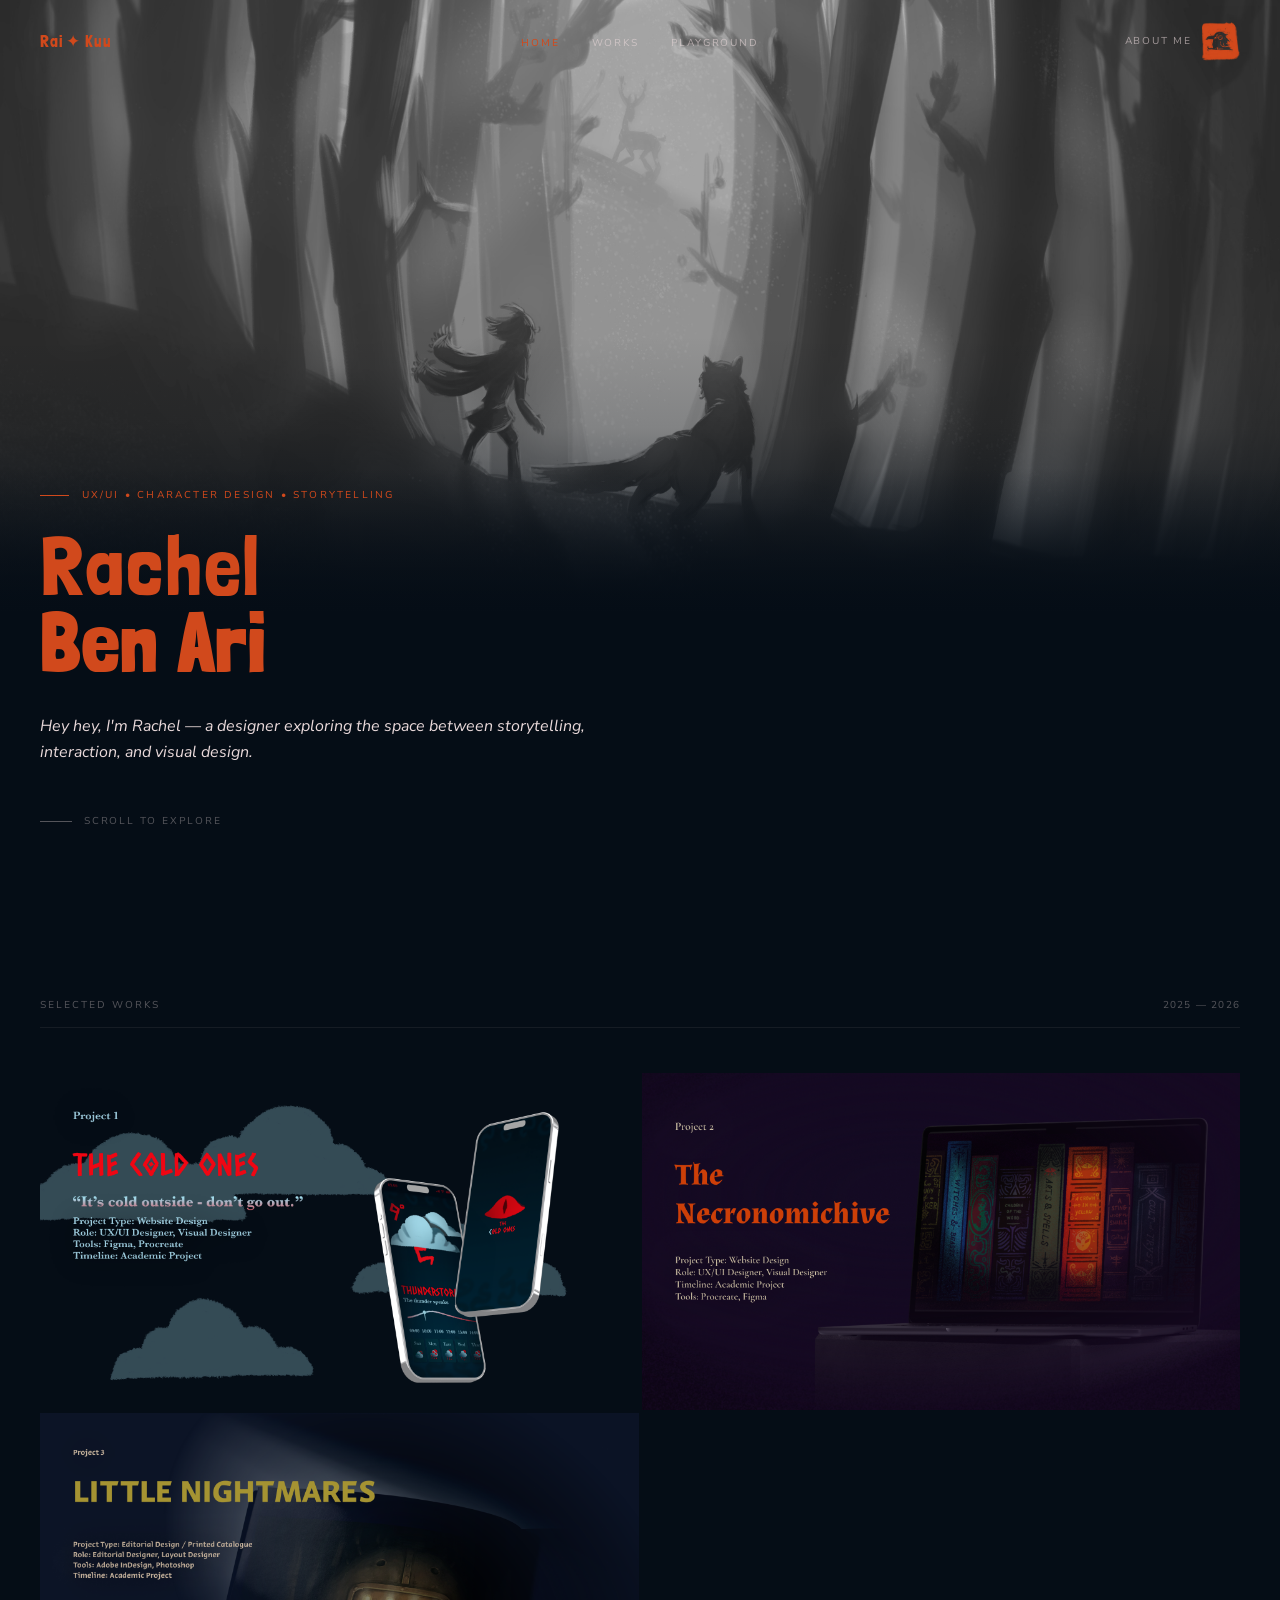
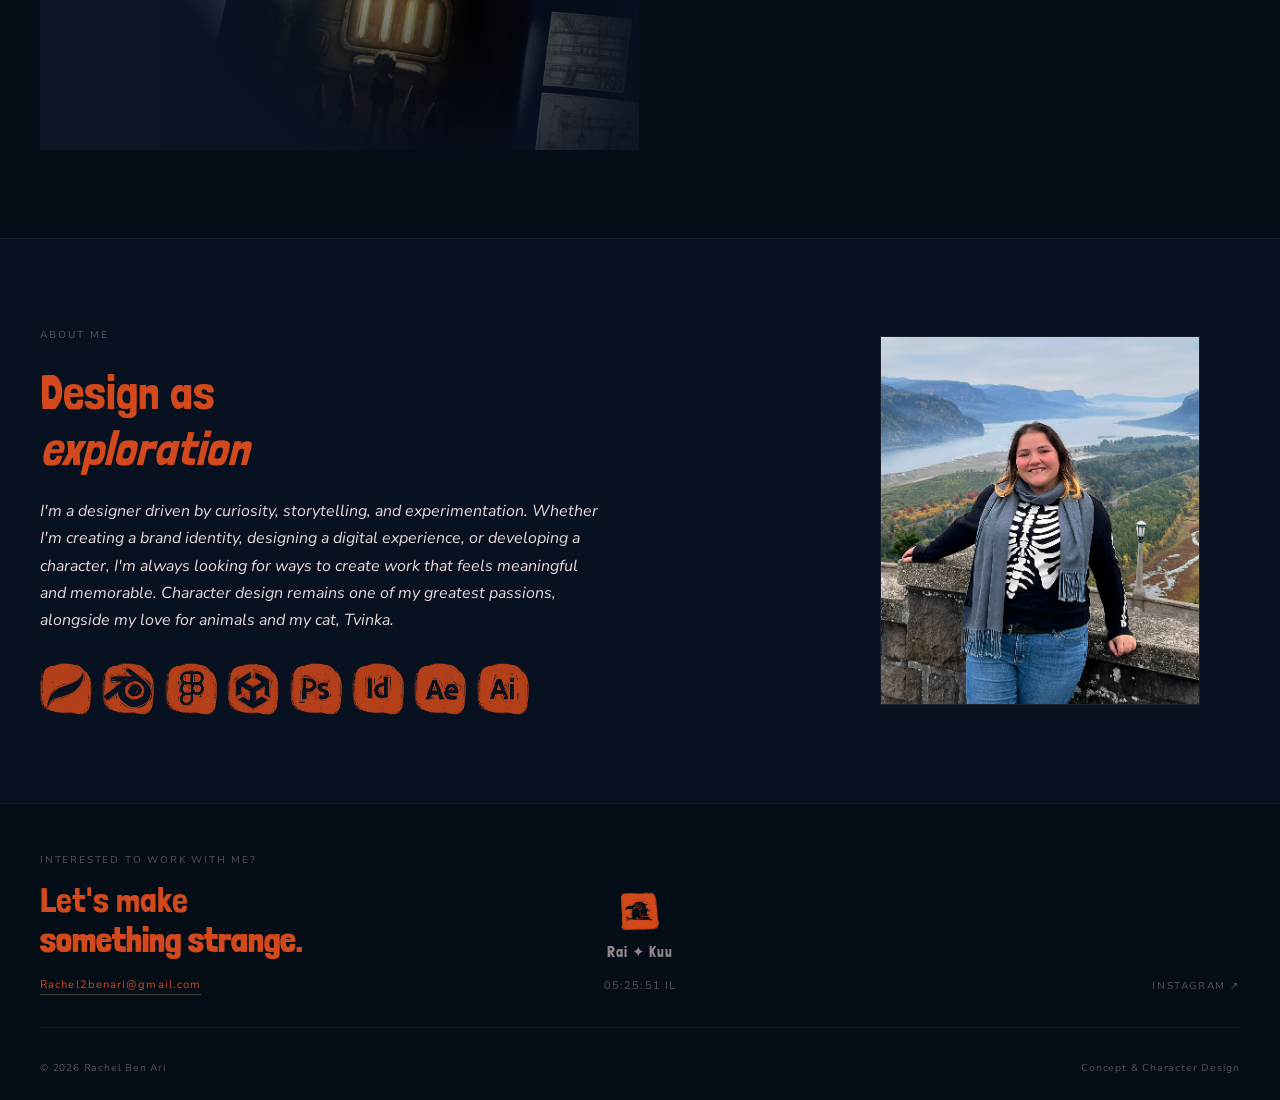
==== commit 56b35de1: "Redesign hero, works, project pages, and playground - Hero: new forest image, softened gradient, Lon" ====
--- a/index.html
+++ b/index.html
@@ -241,8 +241,8 @@
     <div class="hero-image-overlay"></div>
   </div>
   <div class="hero-content">
-    <div class="eyebrow fi hero-instant d1">Concept &amp; Character Designer</div>
-    <h1 class="hero-name fi hero-instant d2">Rachel<br><em>Ben Ari</em></h1>
+    <div class="eyebrow fi hero-instant d1">UX/UI • Character Design • Storytelling</div>
+    <h1 class="hero-name spooky-text fi hero-instant d2">Rachel<br><em>Ben Ari</em></h1>
     <p class="hero-tagline fi hero-instant d3">Hey hey, I'm Rachel — a designer exploring the space between storytelling, interaction, and visual design.</p>
     <div class="hero-cta fi hero-instant d3">
       <span class="hero-cta-line"></span>Scroll to explore
@@ -313,10 +313,11 @@
   <div class="foot-grid">
     <div class="foot-cta fi">
       <div class="foot-cta-label">Interested to work with me?</div>
-      <h3 class="spooky-text">Let's make<br>something strange.</h3>
+      <h3 class="spooky-text">Let's make<br><em>something strange.</em></h3>
       <a class="foot-email" href="mailto:Rachel2benari@gmail.com">Rachel2benari@gmail.com</a>
     </div>
     <div class="foot-mid fi d1">
+      <img class="foot-logo-img" src="images/nav-logo.png" alt="Rai + Kuu logo">
       <span class="foot-logo">Rai ✦ Kuu</span>
       <div class="foot-clock" id="clock">--:--:--</div>
     </div>
--- a/css/style.css
+++ b/css/style.css
@@ -185,6 +185,7 @@
   line-height: 1.15;
   margin-bottom: .7rem;
 }
+.foot-cta h3 em { font-style: normal; font-weight: 900; color: var(--gold2); }
 .foot-email {
   color: var(--gold);
   font-size: 11px;
@@ -195,6 +196,14 @@
 }
 .foot-email:hover { border-color: var(--gold); }
 .foot-mid { text-align: center; }
+.foot-logo-img {
+  width: 2.4rem;
+  height: 2.4rem;
+  border-radius: 4px;
+  object-fit: cover;
+  display: block;
+  margin: 0 auto .6rem;
+}
 .foot-logo {
   display: block;
   font-family: var(--serif);
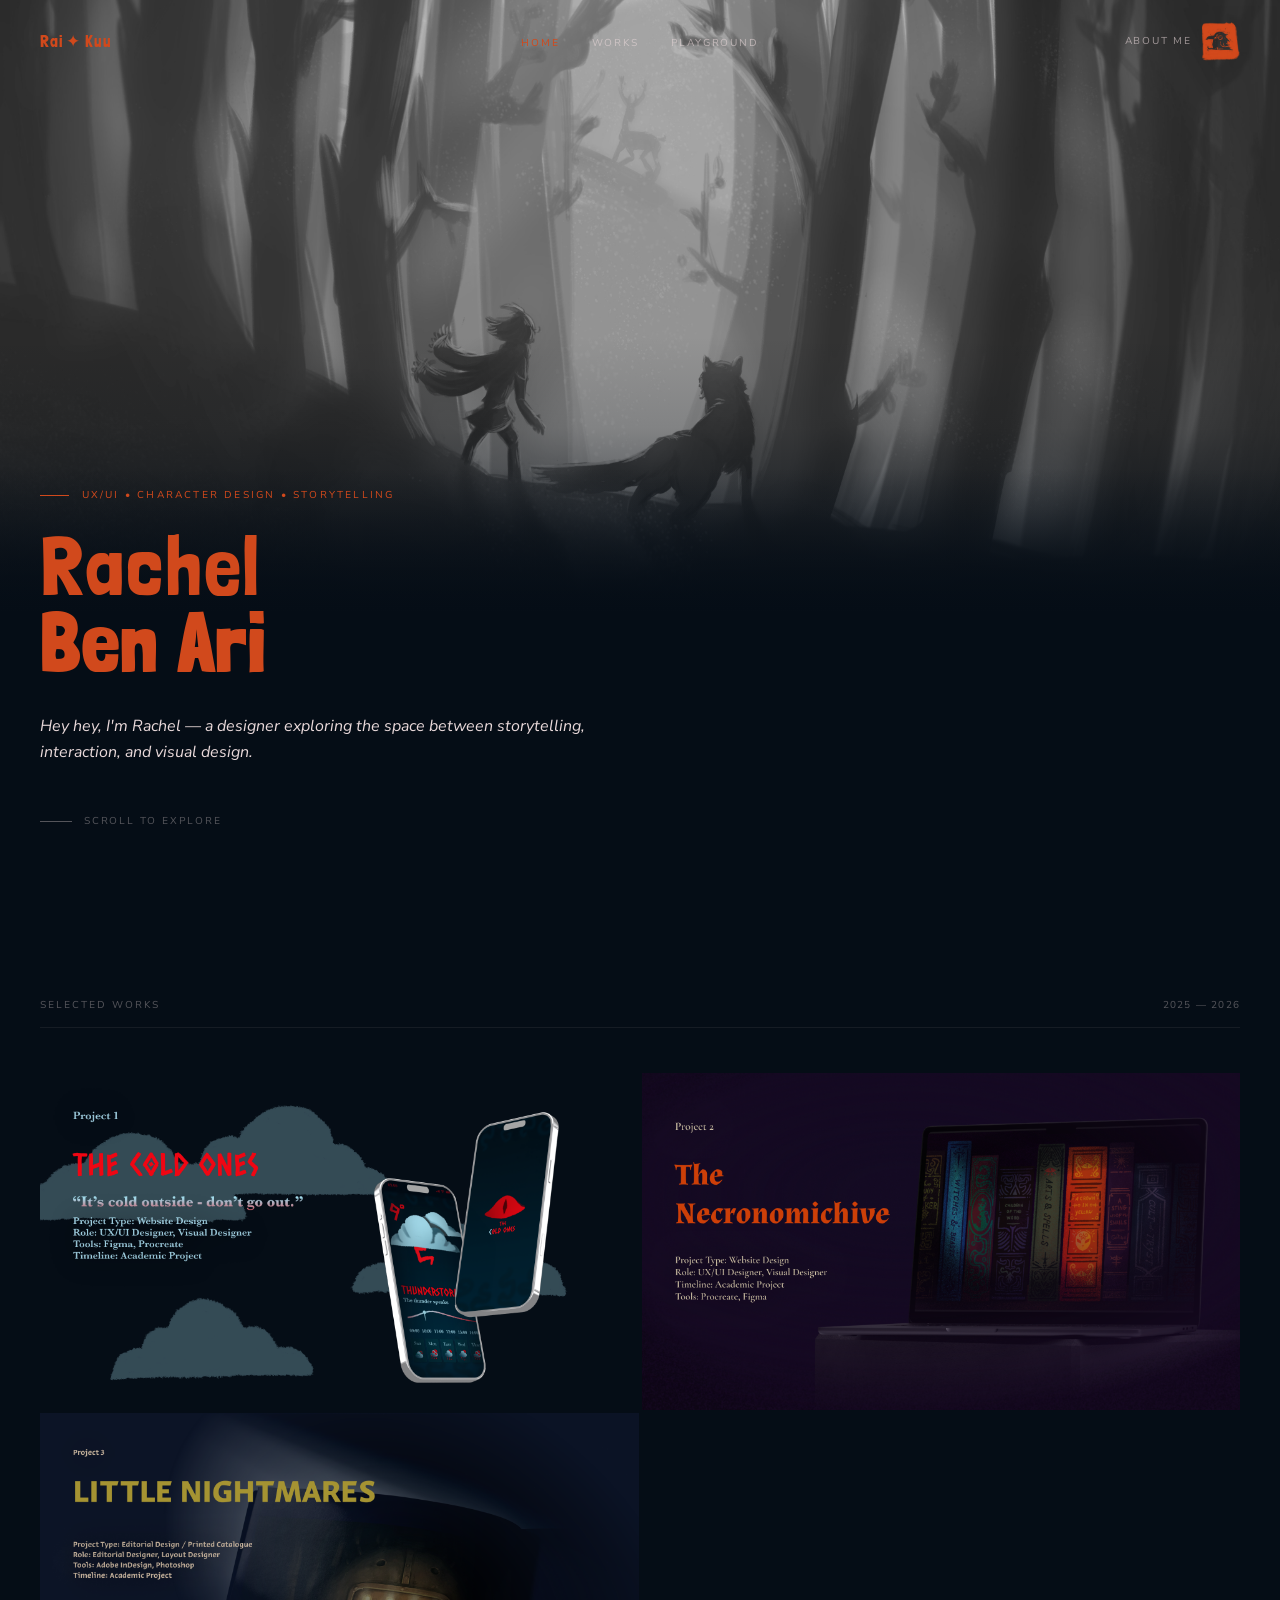
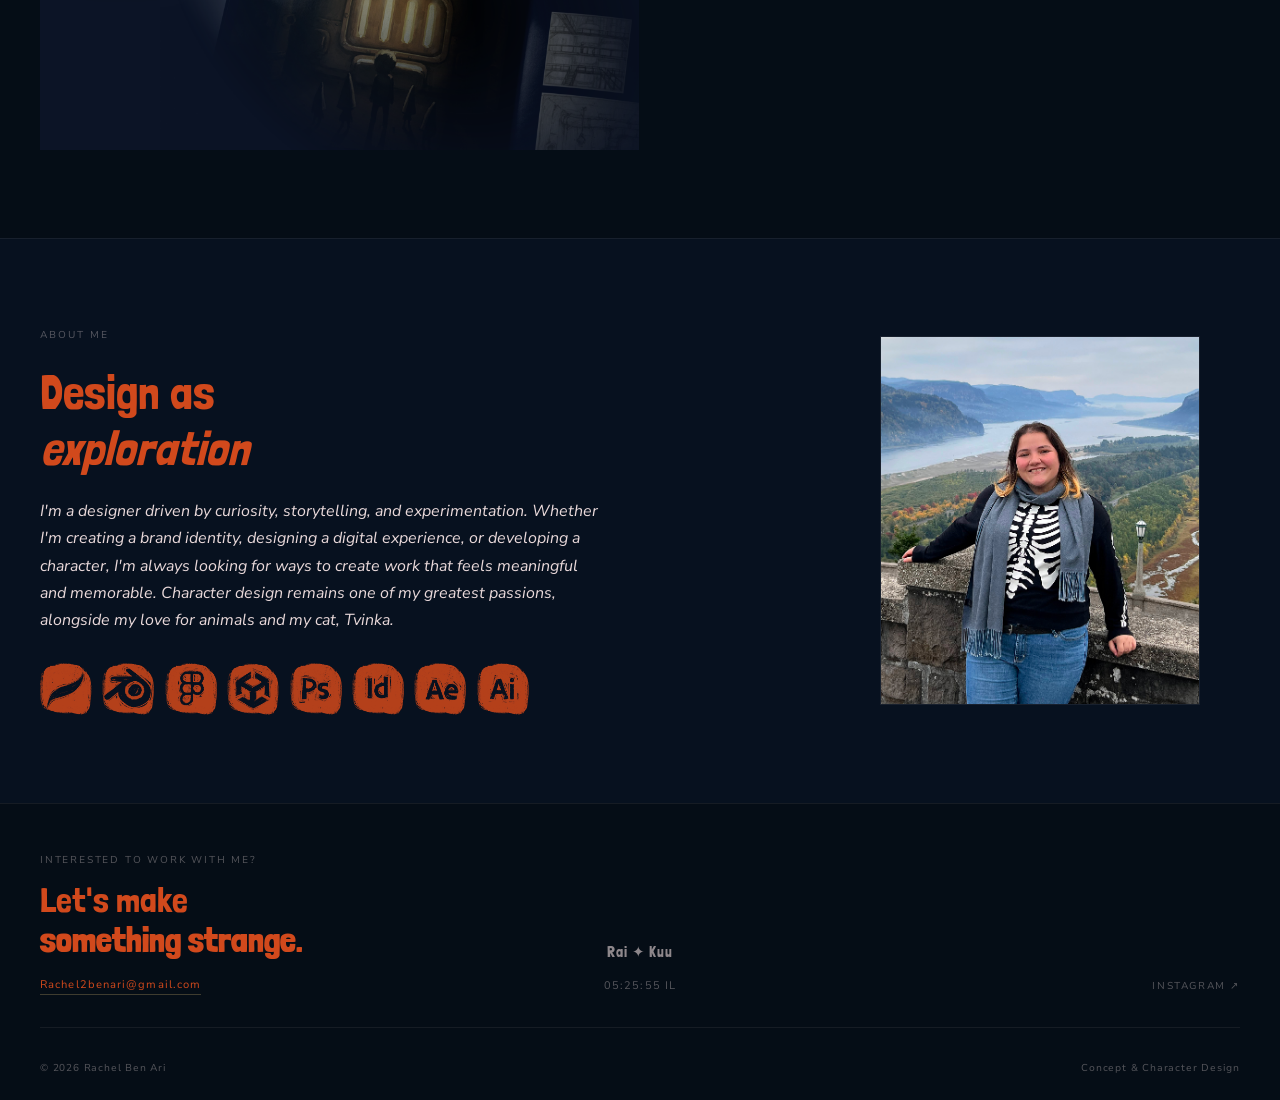
==== commit 5224d463: "Remove footer logo image Co-Authored-By: Claude Opus 4.8 <noreply@anthropic.com>" ====
--- a/index.html
+++ b/index.html
@@ -317,7 +317,6 @@
       <a class="foot-email" href="mailto:Rachel2benari@gmail.com">Rachel2benari@gmail.com</a>
     </div>
     <div class="foot-mid fi d1">
-      <img class="foot-logo-img" src="images/nav-logo.png" alt="Rai + Kuu logo">
       <span class="foot-logo">Rai ✦ Kuu</span>
       <div class="foot-clock" id="clock">--:--:--</div>
     </div>
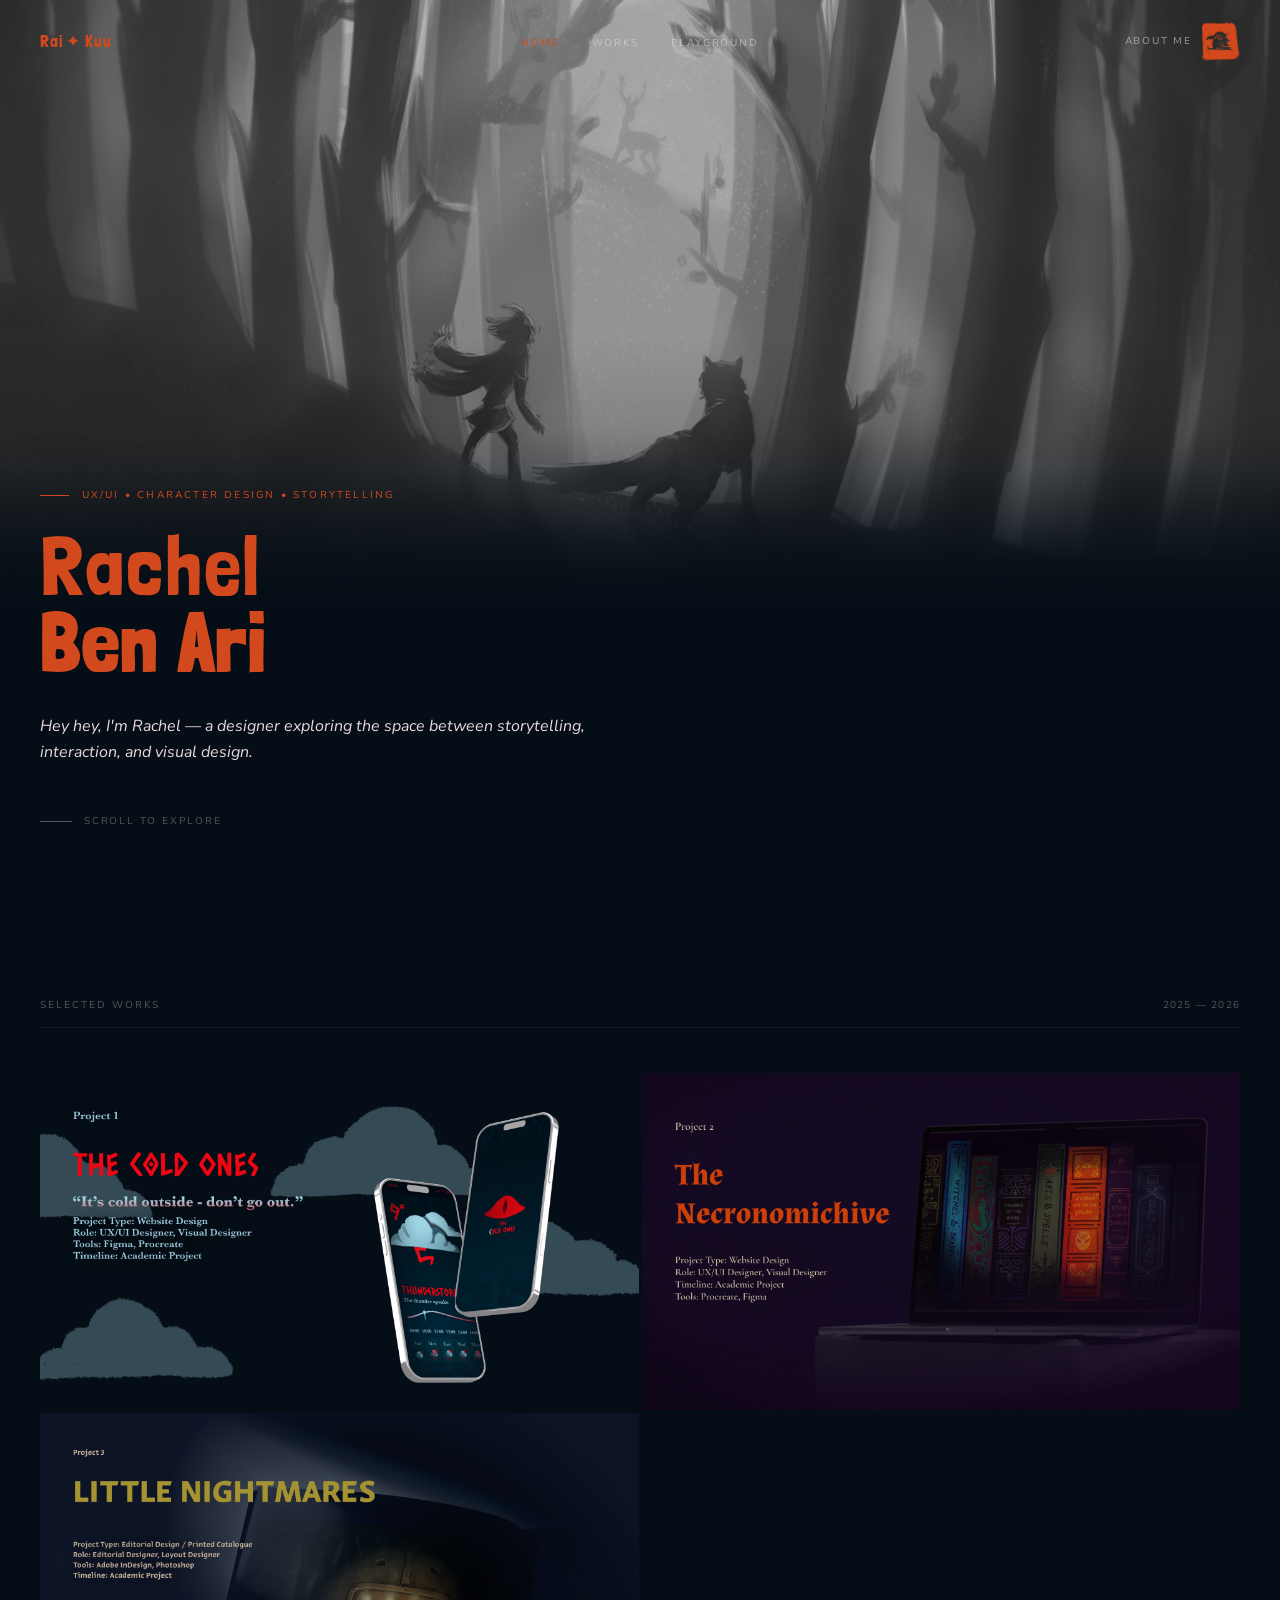
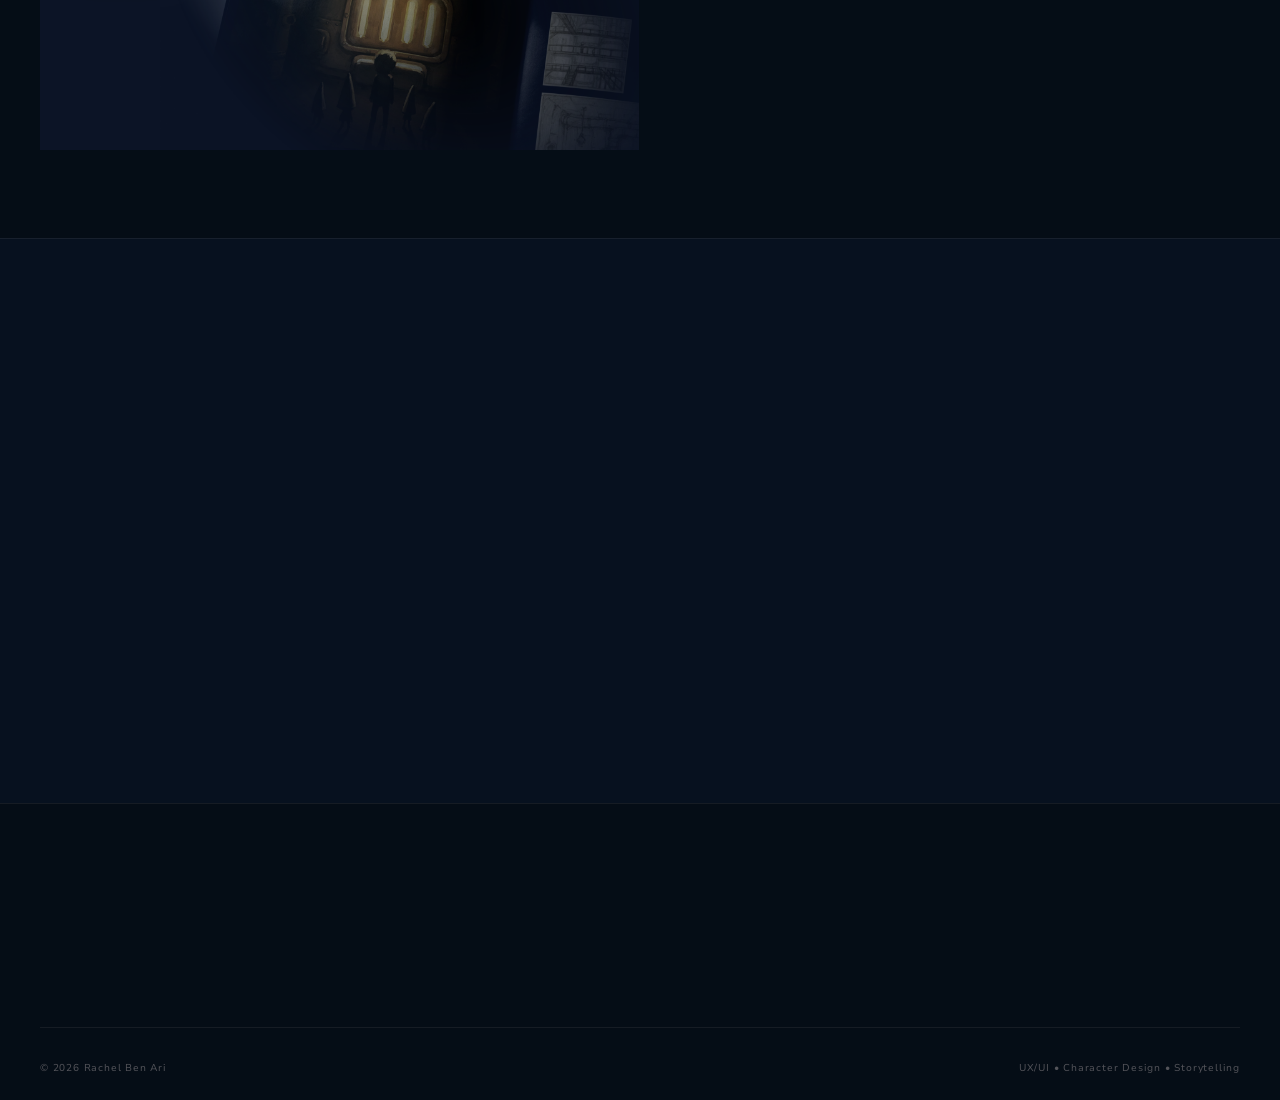
==== commit 8b5292f7: "Update footer tagline, rename playground Videos to Animations, unify lightbox navigation Co-Authored" ====
--- a/index.html
+++ b/index.html
@@ -326,7 +326,7 @@
   </div>
   <div class="foot-bottom">
     <span>© 2026 Rachel Ben Ari</span>
-    <span>Concept &amp; Character Design</span>
+    <span>UX/UI • Character Design • Storytelling</span>
   </div>
 </footer>
 
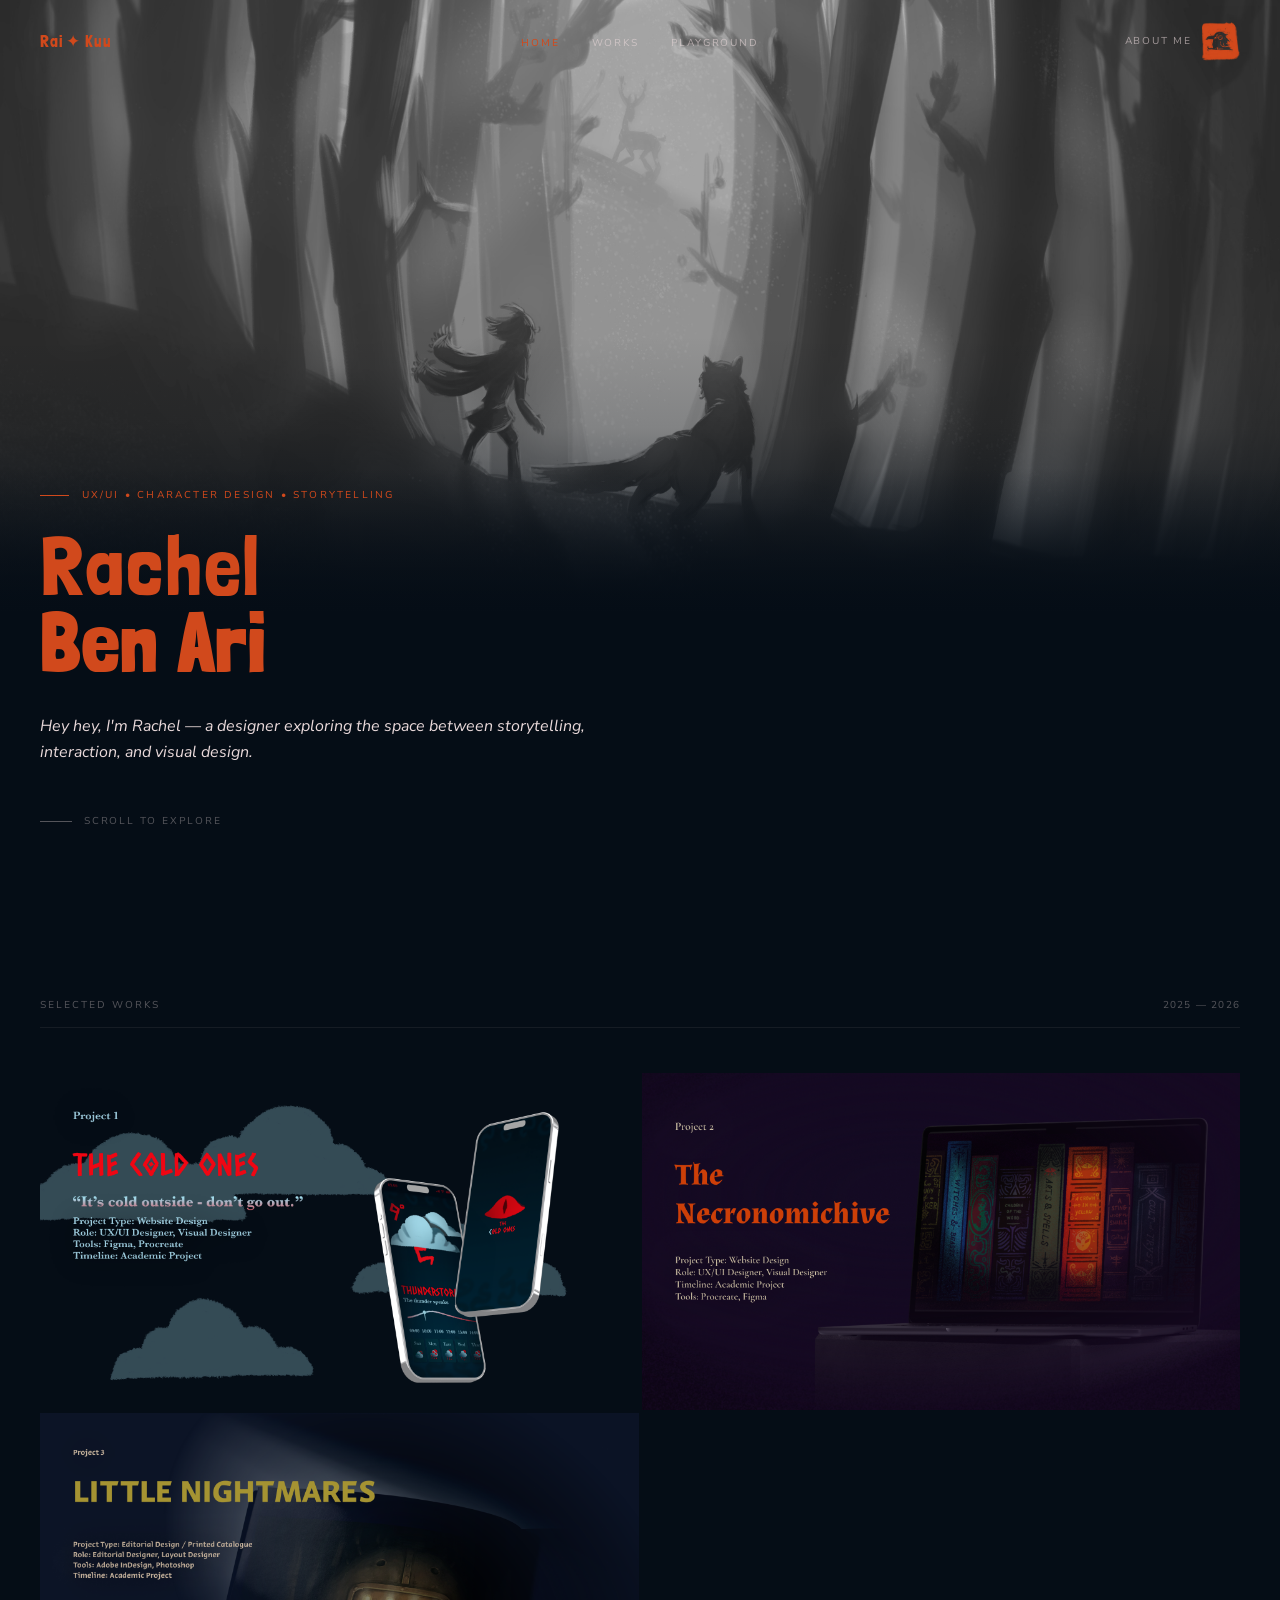
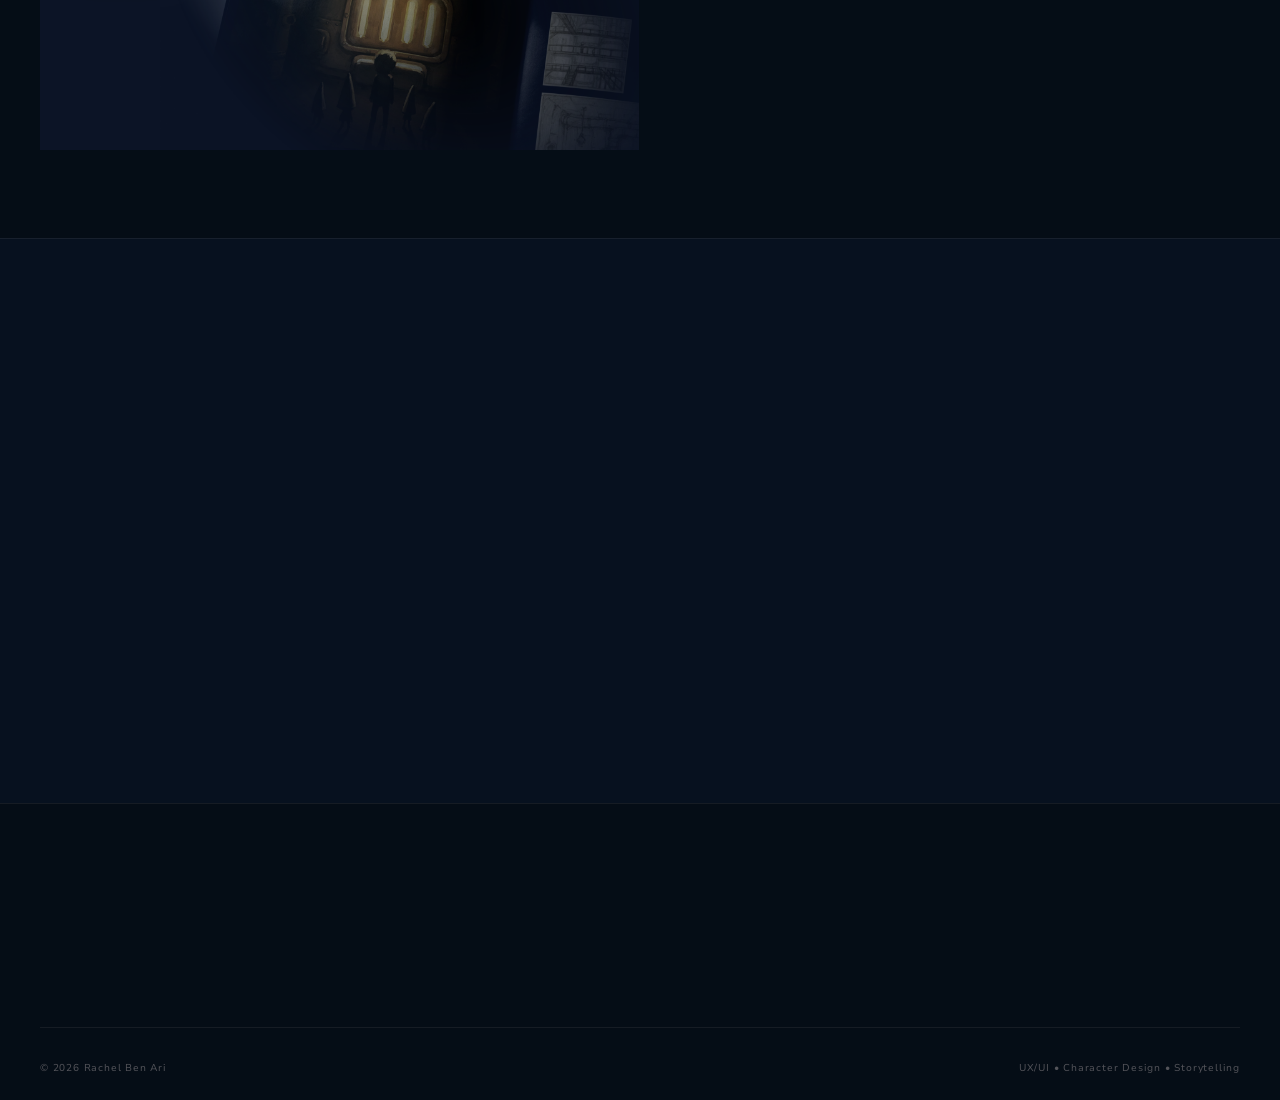
==== commit 1e66b200: "Update page title, description, and add Open Graph social preview tags Co-Authored-By: Claude Opus 4" ====
--- a/index.html
+++ b/index.html
@@ -3,8 +3,20 @@
 <head>
 <meta charset="UTF-8">
 <meta name="viewport" content="width=device-width, initial-scale=1.0">
-<title>Rachel Ben Ari — Concept &amp; Character Designer</title>
-<meta name="description" content="Portfolio of Rachel Ben Ari, concept and character designer. Branding, UI/UX, 3D, print.">
+<title>Rachel Ben Ari — UX/UI • Character Design • Storytelling</title>
+<meta name="description" content="Portfolio of Rachel Ben Ari — designer creating immersive visual experiences through UX/UI, branding, character design, and storytelling.">
+
+<!-- Open Graph / social preview -->
+<meta property="og:type" content="website">
+<meta property="og:url" content="https://kuuvenin.github.io/rachel-portfolio/">
+<meta property="og:title" content="Rachel Ben Ari — UX/UI • Character Design • Storytelling">
+<meta property="og:description" content="Designer creating immersive visual experiences through UX/UI, branding, character design, and storytelling.">
+<meta property="og:image" content="https://kuuvenin.github.io/rachel-portfolio/images/hero-forest.png">
+<meta name="twitter:card" content="summary_large_image">
+<meta name="twitter:title" content="Rachel Ben Ari — UX/UI • Character Design • Storytelling">
+<meta name="twitter:description" content="Designer creating immersive visual experiences through UX/UI, branding, character design, and storytelling.">
+<meta name="twitter:image" content="https://kuuvenin.github.io/rachel-portfolio/images/hero-forest.png">
+
 <link rel="preconnect" href="https://fonts.googleapis.com">
 <link rel="preconnect" href="https://fonts.gstatic.com" crossorigin>
 <link href="https://fonts.googleapis.com/css2?family=Londrina+Solid:wght@100;300;400;900&family=Nunito+Sans:ital,wght@0,400;0,600;1,400&display=swap" rel="stylesheet">
